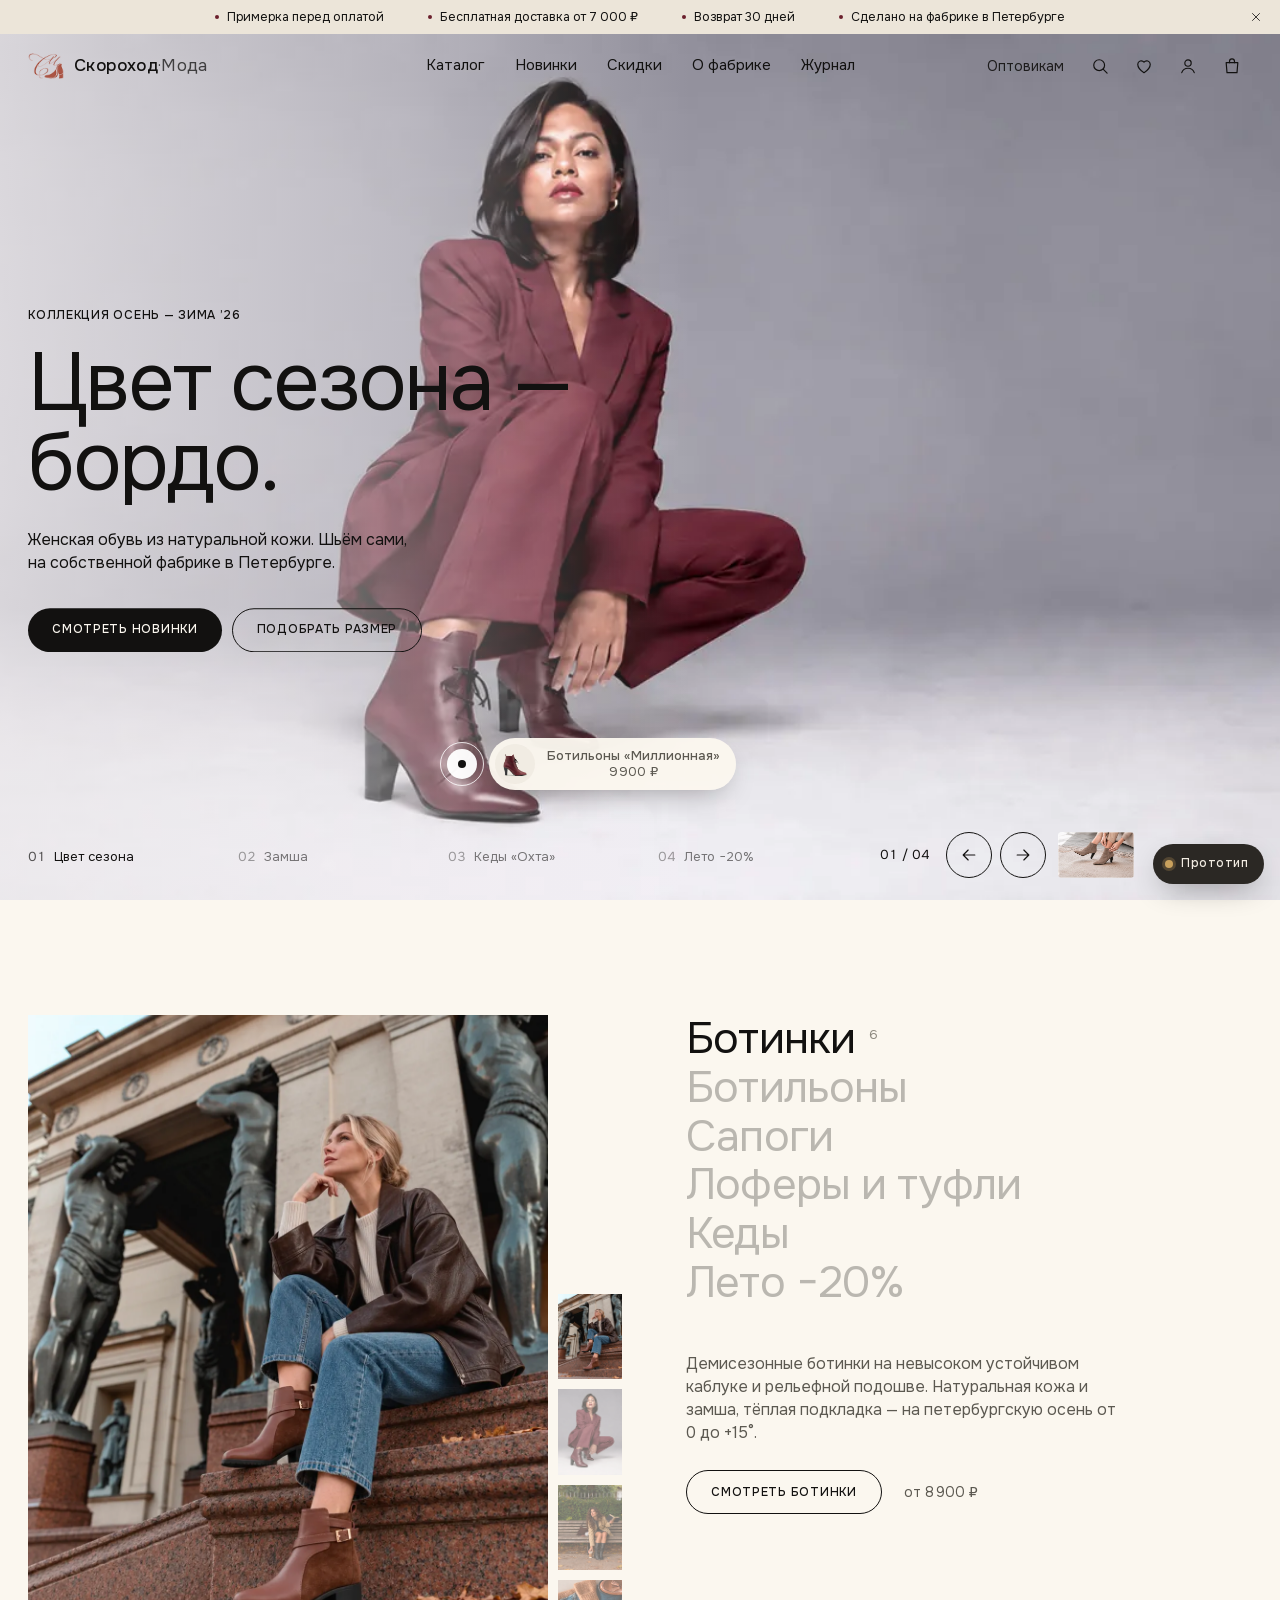
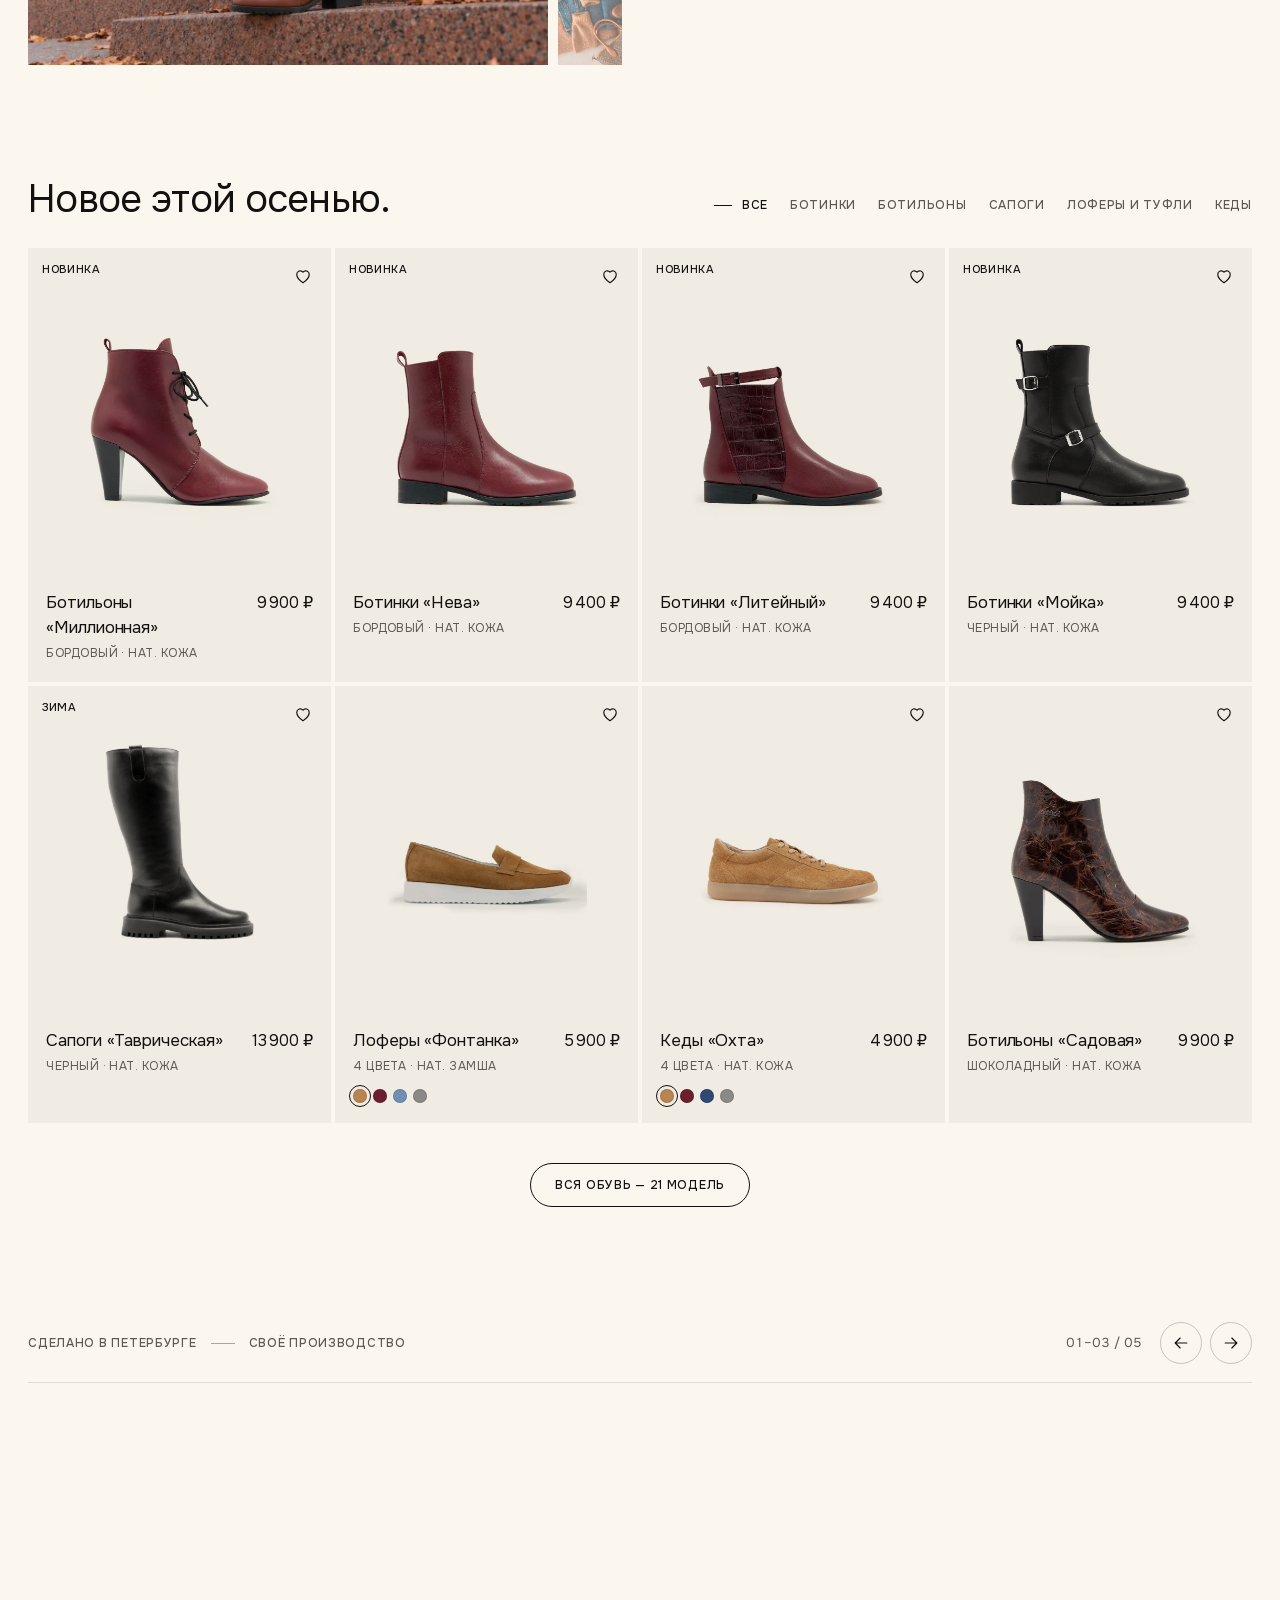
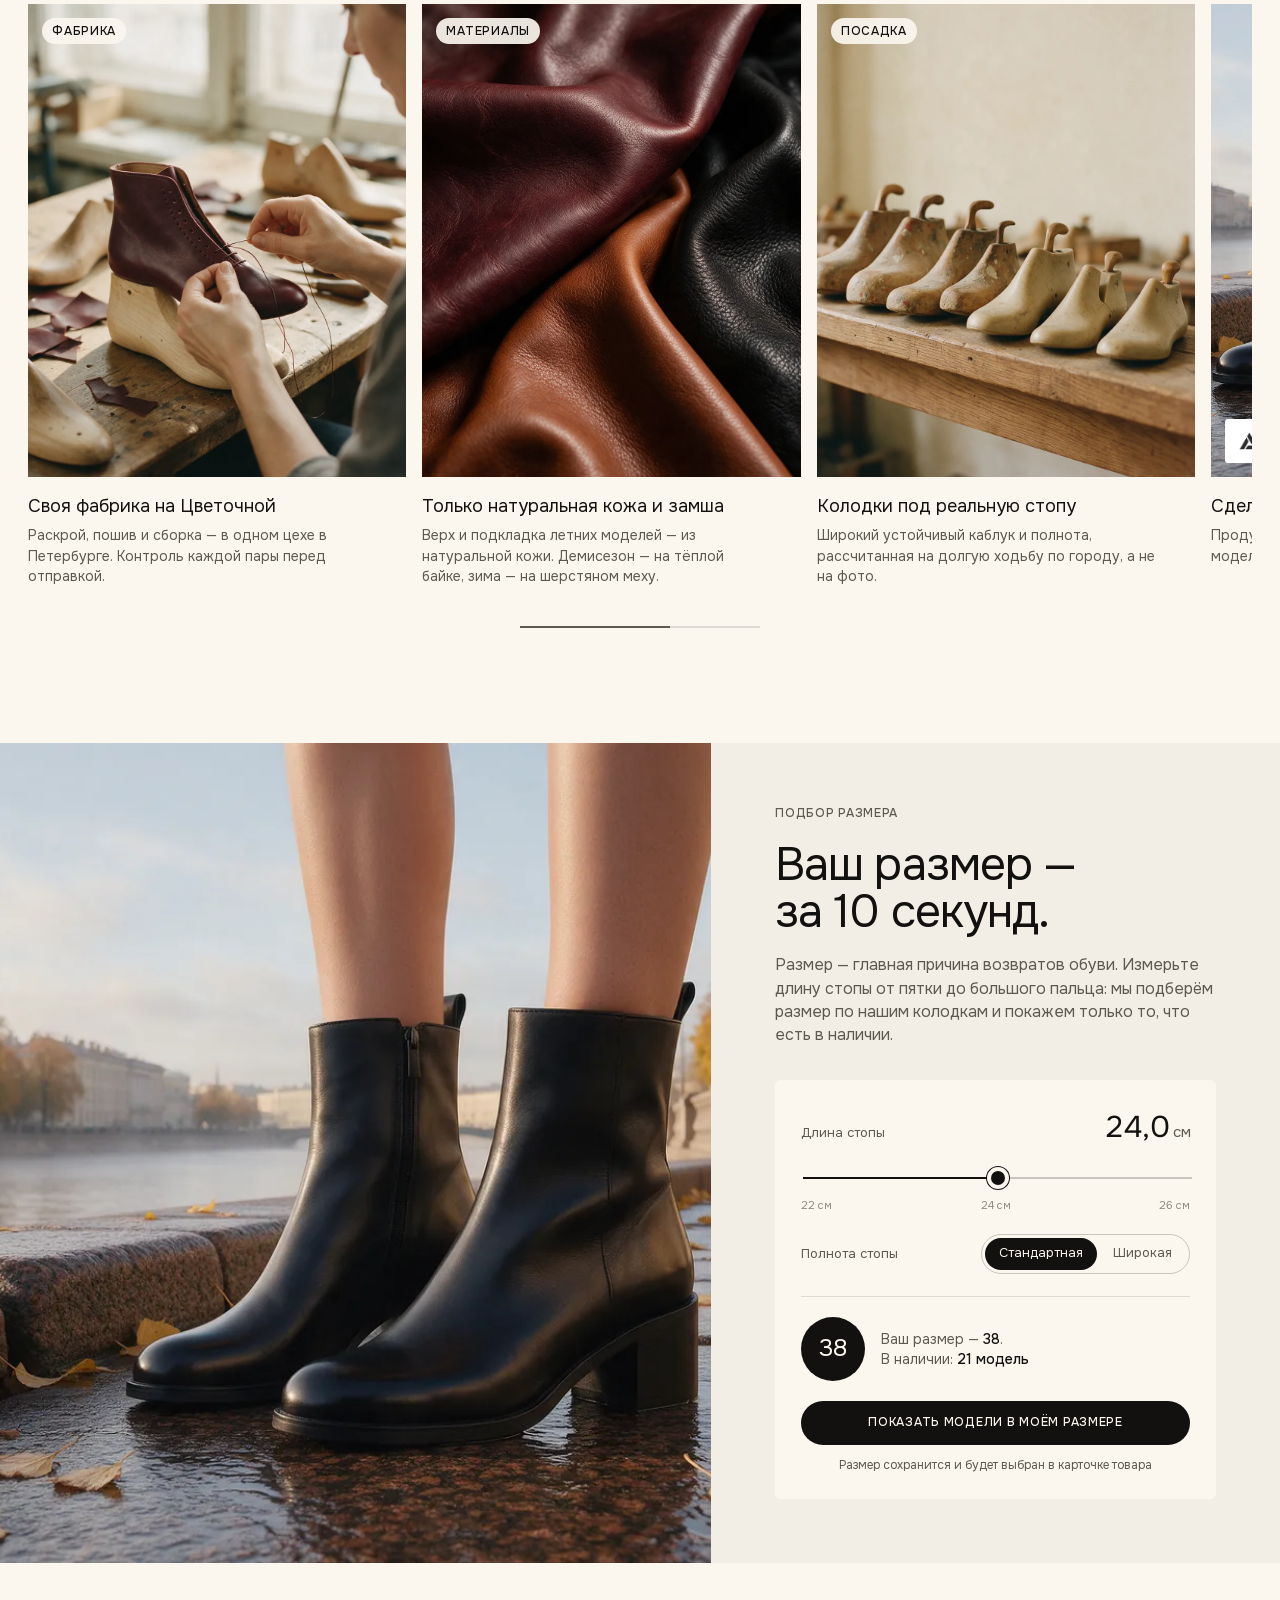
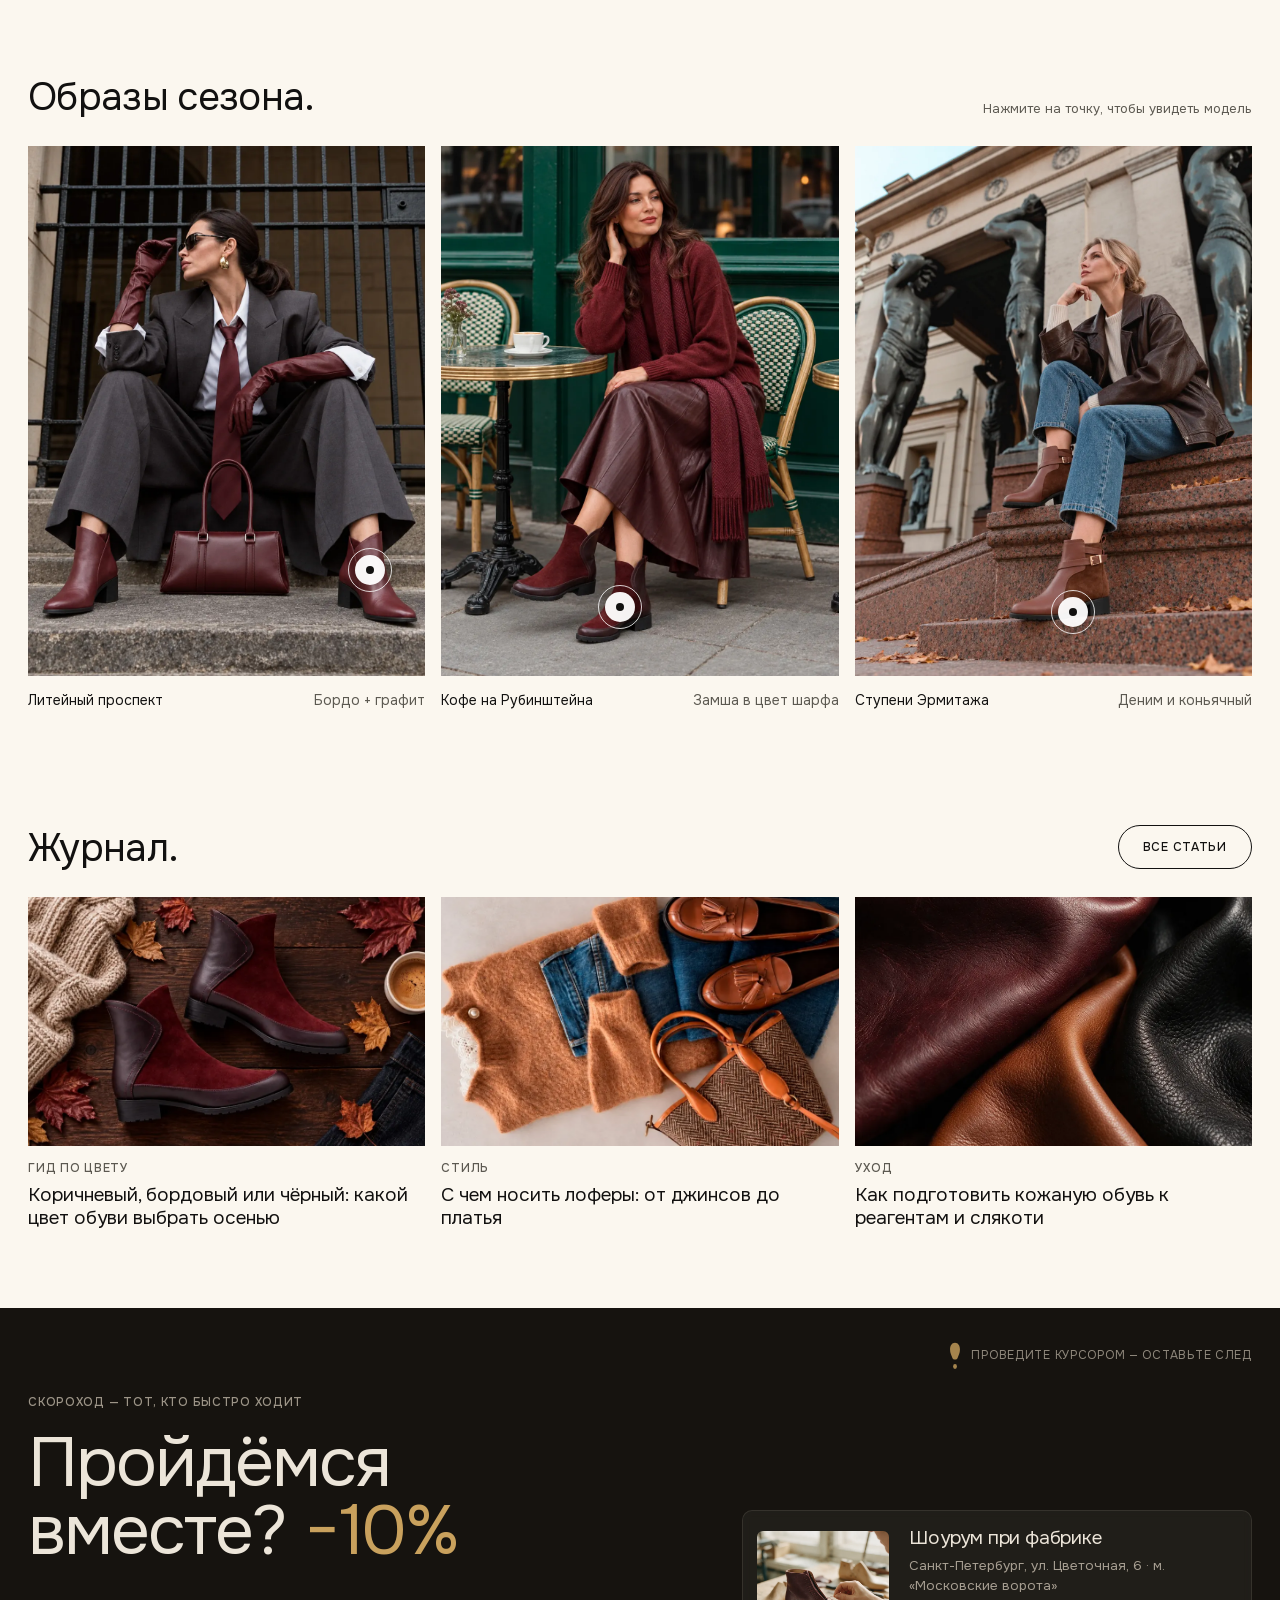
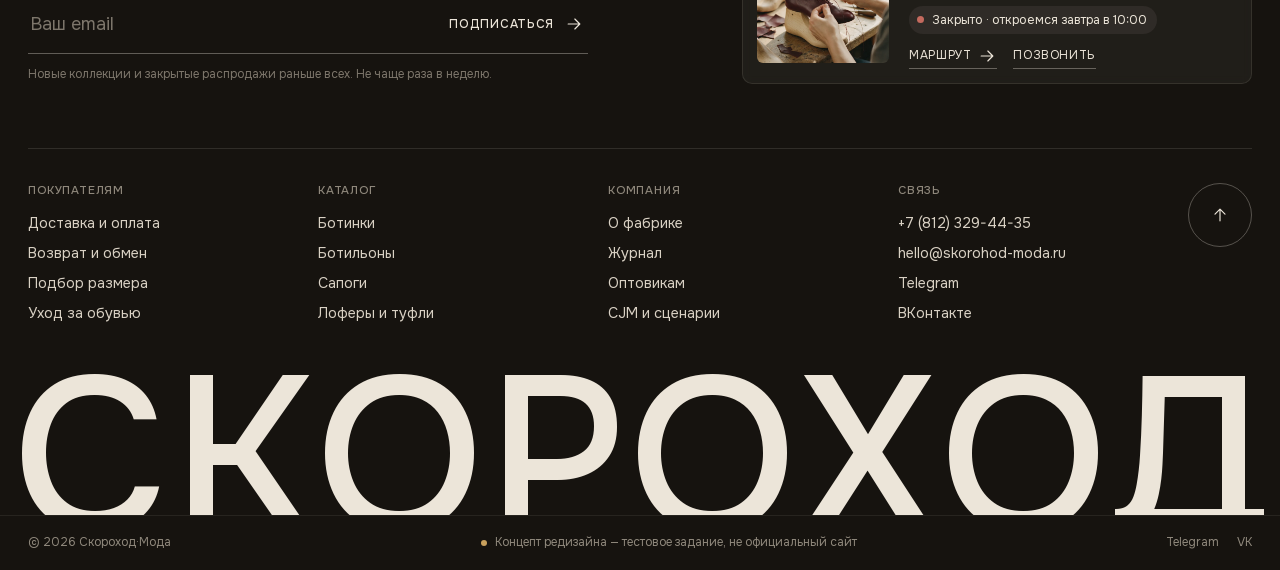
==== index.html @ a8fdb829 "Концепт редизайна СКОРОХОД-МОДА: прототип и standalone HTML Co-Authored-By: Claude Opus 5.5 <noreply" ====
<!doctype html>
<html lang="ru">
<head>
<meta charset="utf-8">
<meta name="viewport" content="width=device-width,initial-scale=1,viewport-fit=cover">
<title>СКОРОХОД-МОДА — концепт редизайна</title>
<meta name="description" content="Концепт редизайна интернет-магазина женской обуви СКОРОХОД-МОДА: главная, быстрый просмотр, корзина, оформление заказа. Тестовое задание, не официальный сайт.">
<meta name="robots" content="noindex,nofollow">
<meta name="theme-color" content="#FBF7EF">
<link rel="icon" href="assets/img/logo.png">
<link rel="stylesheet" href="assets/fonts.css?v=23">
<link rel="stylesheet" href="assets/styles.css?v=23">
</head>
<body>

<svg width="0" height="0" style="position:absolute" aria-hidden="true">
  <defs>
    <symbol id="i-search" viewBox="0 0 24 24"><circle cx="11" cy="11" r="6.5"/><path d="M16 16l4.5 4.5"/></symbol>
    <symbol id="i-heart" viewBox="0 0 24 24"><path d="M12 20s-7.5-4.6-7.5-10.1A4.2 4.2 0 0 1 12 7.4a4.2 4.2 0 0 1 7.5 2.5C19.5 15.4 12 20 12 20z"/></symbol>
    <symbol id="i-user" viewBox="0 0 24 24"><circle cx="12" cy="8.5" r="3.8"/><path d="M4.5 20c1.2-3.6 4-5.3 7.5-5.3s6.3 1.7 7.5 5.3"/></symbol>
    <symbol id="i-bag" viewBox="0 0 24 24"><path d="M5 8h14l-1 12H6L5 8z"/><path d="M9 8V6.5a3 3 0 0 1 6 0V8"/></symbol>
    <symbol id="i-close" viewBox="0 0 24 24"><path d="M6 6l12 12M18 6L6 18"/></symbol>
    <symbol id="i-menu" viewBox="0 0 24 24"><path d="M4 8h16M4 16h16"/></symbol>
    <symbol id="i-arrow" viewBox="0 0 24 24"><path d="M5 12h14M13 6l6 6-6 6"/></symbol>
    <symbol id="i-arrow-l" viewBox="0 0 24 24"><path d="M19 12H5M11 6l-6 6 6 6"/></symbol>
    <symbol id="i-check" viewBox="0 0 24 24"><path d="M5 12.5l4.2 4.2L19 7"/></symbol>
    <symbol id="i-plus" viewBox="0 0 24 24"><path d="M12 5v14M5 12h14"/></symbol>
    <symbol id="i-truck" viewBox="0 0 24 24"><path d="M3 6.5h11v9H3zM14 9.5h4l3 3v3h-7"/><circle cx="7" cy="17.5" r="1.8"/><circle cx="17.5" cy="17.5" r="1.8"/></symbol>
    <symbol id="i-return" viewBox="0 0 24 24"><path d="M9 7L5 11l4 4"/><path d="M5 11h9.5a4.5 4.5 0 0 1 0 9H11"/></symbol>
    <symbol id="i-try" viewBox="0 0 24 24"><path d="M4 16.5c0-1 .6-1.6 1.6-1.9l4.4-1.3 1.8-5.8h4.4l.8 6.4c.1 1.3 1 2 2.2 2.3l.8.2v2.6H4z"/><path d="M4 19h16"/></symbol>
    <symbol id="i-ruler" viewBox="0 0 24 24"><path d="M3.5 15.5l12-12 5 5-12 12z"/><path d="M7 12l2 2M10 9l1.5 1.5M13 6l2 2"/></symbol>
    <symbol id="i-shield" viewBox="0 0 24 24"><path d="M12 3l7 3v5.5c0 4.4-3 7.7-7 9.5-4-1.8-7-5.1-7-9.5V6z"/><path d="M9 12l2 2 4-4"/></symbol>
    <symbol id="i-pin" viewBox="0 0 24 24"><path d="M12 21s-6.5-6-6.5-11a6.5 6.5 0 0 1 13 0c0 5-6.5 11-6.5 11z"/><circle cx="12" cy="10" r="2.3"/></symbol>
    <symbol id="i-info" viewBox="0 0 24 24"><circle cx="12" cy="12" r="8.5"/><path d="M12 11v5M12 8h.01"/></symbol>
    <symbol id="i-alert" viewBox="0 0 24 24"><path d="M12 4l9 16H3z"/><path d="M12 10v4.5M12 17.2h.01"/></symbol>
    <symbol id="i-clock" viewBox="0 0 24 24"><circle cx="12" cy="12" r="8.5"/><path d="M12 7.5V12l3 2"/></symbol>
    <symbol id="i-card" viewBox="0 0 24 24"><rect x="3" y="6" width="18" height="12.5" rx="1.5"/><path d="M3 10h18M6.5 15h3"/></symbol>
    <symbol id="i-box" viewBox="0 0 24 24"><path d="M3.5 7.5L12 3.5l8.5 4v9L12 20.5l-8.5-4z"/><path d="M3.5 7.5L12 11.5l8.5-4M12 11.5v9"/></symbol>
    <symbol id="i-send" viewBox="0 0 24 24"><path d="M20.5 4L3.5 11l6 2.3L12 19.5 20.5 4z"/><path d="M9.5 13.3L20.5 4"/></symbol>
    <symbol id="i-leaf" viewBox="0 0 24 24"><path d="M5 19c0-8 5-13 14-14-1 9-6 14-14 14z"/><path d="M5 19l7-7"/></symbol>
    <symbol id="i-store" viewBox="0 0 24 24"><path d="M4 9.5l1.5-5h13L20 9.5M4 9.5h16v10H4zM4 9.5a2.7 2.7 0 0 0 5.3 0 2.7 2.7 0 0 0 5.4 0 2.7 2.7 0 0 0 5.3 0"/><path d="M10 19.5v-5h4v5"/></symbol>
    <symbol id="i-bell" viewBox="0 0 24 24"><path d="M6 16.5V11a6 6 0 0 1 12 0v5.5l1.5 1.5h-15z"/><path d="M10 20.5a2 2 0 0 0 4 0"/></symbol>
  </defs>
</svg>

<div class="announce" id="announce">
  <div class="announce__track">
    <span>Примерка перед оплатой</span>
    <span>Бесплатная доставка от 7 000 ₽</span>
    <span>Возврат 30 дней</span>
    <span>Сделано на фабрике в Петербурге</span>
  </div>
  <button class="announce__close" aria-label="Скрыть" data-act="announce-close"><svg class="icon" style="width:14px;height:14px"><use href="#i-close"/></svg></button>
</div>

<header class="header" id="header"></header>
<main id="app"></main>
<footer id="footer"></footer>

<div class="overlay" id="overlay"></div>
<section class="qv" id="qv" role="dialog" aria-modal="true" aria-label="Быстрый просмотр товара"></section>
<div class="search" id="search" role="dialog" aria-label="Поиск"></div>
<nav class="mnav" id="mnav" aria-label="Меню"></nav>
<div class="toasts" id="toasts" aria-live="polite"></div>
<div class="pay-sheet" id="paySheet"><div class="pay-sheet__box"><div class="spinner"></div><div class="h3" id="payTitle">Переходим к оплате…</div><p class="small muted" id="payText" style="margin:10px 0 0">Это займёт пару секунд</p></div></div>

<div class="proto" id="proto"></div>

<script src="assets/data.js?v=23"></script>
<script src="assets/app.js?v=23"></script>
</body>
</html>
---- assets/fonts.css ----
@font-face{font-family:'Onest';font-style:normal;font-weight:400;font-display:swap;src:url(fonts/onest-cyrillic.woff2) format('woff2');unicode-range:U+0301, U+0400-045F, U+0490-0491, U+04B0-04B1, U+2116}
@font-face{font-family:'Onest';font-style:normal;font-weight:400;font-display:swap;src:url(fonts/onest-latin.woff2) format('woff2');unicode-range:U+0000-00FF, U+0131, U+0152-0153, U+02BB-02BC, U+02C6, U+02DA, U+02DC, U+0304, U+0308, U+0329, U+2000-206F, U+20AC, U+2122, U+2191, U+2193, U+2212, U+2215, U+FEFF, U+FFFD}
@font-face{font-family:'Onest';font-style:normal;font-weight:500;font-display:swap;src:url(fonts/onest-cyrillic.woff2) format('woff2');unicode-range:U+0301, U+0400-045F, U+0490-0491, U+04B0-04B1, U+2116}
@font-face{font-family:'Onest';font-style:normal;font-weight:500;font-display:swap;src:url(fonts/onest-latin.woff2) format('woff2');unicode-range:U+0000-00FF, U+0131, U+0152-0153, U+02BB-02BC, U+02C6, U+02DA, U+02DC, U+0304, U+0308, U+0329, U+2000-206F, U+20AC, U+2122, U+2191, U+2193, U+2212, U+2215, U+FEFF, U+FFFD}
@font-face{font-family:'Onest';font-style:normal;font-weight:600;font-display:swap;src:url(fonts/onest-cyrillic.woff2) format('woff2');unicode-range:U+0301, U+0400-045F, U+0490-0491, U+04B0-04B1, U+2116}
@font-face{font-family:'Onest';font-style:normal;font-weight:600;font-display:swap;src:url(fonts/onest-latin.woff2) format('woff2');unicode-range:U+0000-00FF, U+0131, U+0152-0153, U+02BB-02BC, U+02C6, U+02DA, U+02DC, U+0304, U+0308, U+0329, U+2000-206F, U+20AC, U+2122, U+2191, U+2193, U+2212, U+2215, U+FEFF, U+FFFD}
---- assets/styles.css ----
/* ==========================================================================
   СКОРОХОД-МОДА — концепт редизайна
   Визуальная основа: тёплый кремовый фон, гротеск, крупные спокойные заголовки,
   pill-кнопки, товар на тёплой подложке, редакционная фотография.
   ========================================================================== */

:root{
  --bg:#FBF7EF;
  --bg-2:#F3EEE5;
  --bg-3:#ECE5D9;
  --tile:#F1ECE3;
  --ink:#121110;
  --ink-2:#5C5951;
  --ink-3:#8E8a80;
  --line:rgba(18,17,16,.12);
  --line-2:rgba(18,17,16,.22);
  --accent:#6B1F2C;
  --accent-2:#8A2E3C;
  --ok:#2F6B45;
  --warn:#9A5B12;
  --err:#A3262A;
  --white:#fff;
  --radius:4px;
  --pill:999px;
  --gutter:clamp(16px,2.2vw,32px);
  --header-h:64px;
  --ease:cubic-bezier(.2,.7,.1,1);
  --font:'Onest',ui-sans-serif,system-ui,-apple-system,'Segoe UI',Roboto,Arial,sans-serif;
}

*{box-sizing:border-box}
html{-webkit-text-size-adjust:100%;scroll-behavior:smooth;overflow-x:clip}
body{margin:0;background:var(--bg);color:var(--ink);font:400 16px/1.45 var(--font);-webkit-font-smoothing:antialiased;overflow-x:hidden}
img{display:block;max-width:100%}
a{color:inherit;text-decoration:none}
button{font:inherit;color:inherit;background:none;border:0;padding:0;cursor:pointer}
input,select,textarea{font:inherit;color:inherit}
:focus-visible{outline:2px solid var(--accent);outline-offset:2px}
.sr{position:absolute!important;width:1px;height:1px;overflow:hidden;clip:rect(0 0 0 0);white-space:nowrap}
.no-scroll{overflow:hidden}

/* ---------- type ---------- */
.label{font-size:12px;line-height:1;font-weight:500;letter-spacing:.06em;text-transform:uppercase}
.muted{color:var(--ink-2)}
.h-display{font-weight:400;font-size:clamp(44px,6.4vw,92px);line-height:.98;letter-spacing:-.025em;margin:0}
.h1{font-weight:400;font-size:clamp(34px,3.6vw,52px);line-height:1.02;letter-spacing:-.02em;margin:0}
.h2{font-weight:400;font-size:clamp(28px,3vw,44px);line-height:1.04;letter-spacing:-.018em;margin:0}
.h3{font-weight:400;font-size:clamp(20px,1.6vw,24px);line-height:1.15;letter-spacing:-.01em;margin:0}
.lead{font-size:clamp(17px,1.35vw,20px);line-height:1.4;letter-spacing:-.005em}
.small{font-size:13px;line-height:1.4}
.tiny{font-size:12px;line-height:1.35}
.num{font-variant-numeric:tabular-nums}

/* ---------- buttons ---------- */
.btn{display:inline-flex;align-items:center;justify-content:center;gap:10px;height:44px;padding:0 24px;border-radius:var(--pill);font-size:12px;font-weight:500;letter-spacing:.06em;text-transform:uppercase;transition:background .2s,color .2s,border-color .2s,transform .15s;white-space:nowrap;user-select:none}
.btn:active{transform:scale(.985)}
.btn--dark{background:var(--ink);color:var(--bg)}
.btn--dark:hover{background:#2b2926}
.btn--outline{border:1px solid currentColor}
.btn--outline:hover{background:var(--ink);color:var(--bg);border-color:var(--ink)}
.btn--light{border:1px solid rgba(255,255,255,.85);color:#fff}
.btn--light:hover{background:#fff;color:var(--ink)}
.btn--lg{height:54px;font-size:13px;padding:0 28px}
.btn--block{width:100%}
.btn[disabled],.btn.is-disabled{opacity:.38;pointer-events:none}
.link{text-decoration:underline;text-underline-offset:3px;text-decoration-thickness:1px}
.link:hover{color:var(--accent)}
.icon-btn{width:40px;height:40px;display:inline-grid;place-items:center;border-radius:50%;position:relative;transition:background .2s}
.icon-btn:hover{background:rgba(0,0,0,.05)}
.icon{width:20px;height:20px;stroke:currentColor;fill:none;stroke-width:1.4;stroke-linecap:round;stroke-linejoin:round}
.badge-count{position:absolute;top:4px;right:2px;min-width:17px;height:17px;padding:0 4px;border-radius:9px;background:var(--accent);color:#fff;font-size:10px;font-weight:600;display:grid;place-items:center;line-height:1;transform:scale(0);transition:transform .25s var(--ease)}
.badge-count.on{transform:scale(1)}
.badge-count.bump{animation:bump .5s var(--ease)}
@keyframes bump{30%{transform:scale(1.45)}}

/* ---------- announcement ---------- */
.announce{background:var(--bg-3);color:var(--ink);height:34px;display:flex;align-items:center;justify-content:center;font-size:12.5px;position:relative;z-index:61;overflow:hidden}
.announce__track{display:flex;gap:44px;white-space:nowrap}
.announce__track span{display:inline-flex;align-items:center;gap:8px}
.announce__track span::before{content:"";width:4px;height:4px;border-radius:50%;background:var(--accent)}
.announce__close{position:absolute;right:10px;top:50%;transform:translateY(-50%);width:28px;height:28px;display:grid;place-items:center}
.announce.is-hidden{display:none}

/* ---------- header ---------- */
.header{position:relative;z-index:60;height:var(--header-h);background:var(--bg);box-shadow:0 1px 0 var(--line);transition:color .5s}
.header--co{position:sticky;top:0}
.header__in{height:100%;display:grid;grid-template-columns:1fr auto 1fr;align-items:center;padding:0 var(--gutter)}
.header--over{background:transparent;backdrop-filter:none;box-shadow:none}
.header--over.menu-open:not(.is-mini){background:var(--bg);box-shadow:0 1px 0 var(--line);color:var(--ink)}
.logo{display:inline-flex;align-items:center;gap:10px;font-weight:500;letter-spacing:.02em;font-size:17px}
.logo img{width:36px;height:36px;object-fit:contain}
.ft .logo img{filter:brightness(0) invert(1)}
.logo b{font-weight:500}
.logo span{font-weight:400;opacity:.75}
.nav{display:flex;gap:30px;font-size:15px}
.nav a,.nav button{position:relative;padding:8px 0}
.nav a::after,.nav button::after{content:"";position:absolute;left:0;right:0;bottom:2px;height:1px;background:currentColor;transform:scaleX(0);transform-origin:left;transition:transform .3s var(--ease)}
.nav a:hover::after,.nav button:hover::after,.nav .is-active::after{transform:scaleX(1)}
.header__right{display:flex;justify-content:flex-end;align-items:center;gap:4px}
.header__trade{font-size:14px;margin-right:12px;opacity:.9}
.header__trade:hover{opacity:1;text-decoration:underline;text-underline-offset:3px}
.burger{display:none}

/* mega menu */
.mega{position:absolute;left:0;right:0;top:100%;background:var(--bg);color:var(--ink);box-shadow:0 1px 0 var(--line),0 24px 40px -24px rgba(0,0,0,.18);opacity:0;visibility:hidden;transform:translateY(-6px);transition:opacity .25s,transform .3s var(--ease),visibility .25s}
.mega.is-open{opacity:1;visibility:visible;transform:none}
.mega__in{display:grid;grid-template-columns:280px 1fr;gap:var(--gutter);padding:36px var(--gutter) 40px}
.mega__list{display:flex;flex-direction:column;gap:2px}
.mega__list a{font-size:17px;padding:6px 0;color:var(--ink-2);display:flex;justify-content:space-between;transition:color .2s}
.mega__list a:hover{color:var(--ink)}
.mega__list a small{font-size:12px;color:var(--ink-3)}
.mega__list .mega__all{margin-top:18px;color:var(--ink);text-decoration:underline;text-underline-offset:3px}
.mega__tiles{display:grid;grid-template-columns:repeat(3,1fr);gap:12px}
.mega__tile{display:block}
.mega__tile .ph{aspect-ratio:4/5;overflow:hidden;background:var(--tile)}
.mega__tile img{width:100%;height:100%;object-fit:cover;transition:transform .8s var(--ease)}
.mega__tile:hover img{transform:scale(1.04)}
.mega__tile p{margin:10px 0 0;font-size:14px;font-weight:500}
.mega__tile p span{display:block;font-weight:400;color:var(--ink-2);font-size:13px}

/* ---------- layout ---------- */
.wrap{padding-left:var(--gutter);padding-right:var(--gutter)}
.section{padding-top:clamp(64px,9vw,128px);padding-bottom:clamp(64px,9vw,128px)}
.section--tight{padding-top:clamp(48px,6vw,88px);padding-bottom:clamp(48px,6vw,88px)}
.view{min-height:60vh;animation:viewIn .5s var(--ease)}
@keyframes viewIn{from{opacity:0;transform:translateY(8px)}}

/* ---------- hero slider ---------- */
.hs{position:relative;height:calc(100svh - 34px);min-height:620px;max-height:980px;overflow:hidden;background:#2a2622;margin-top:calc(-1 * var(--header-h));color:var(--ink);--dur:7s;isolation:isolate}
.hs__slide{position:absolute;inset:0;z-index:0;visibility:hidden;overflow:hidden}
.hs__slide.is-prev{visibility:visible;z-index:1}
.hs__slide.is-active{visibility:visible;z-index:2}
.hs__slide.is-enter{animation:hsWipe 1.25s cubic-bezier(.77,0,.18,1) both}
.hs__slide.is-enter.from-left{animation-name:hsWipeL}
@keyframes hsWipe{from{clip-path:inset(0 0 0 100%)}to{clip-path:inset(0 0 0 0)}}
@keyframes hsWipeL{from{clip-path:inset(0 100% 0 0)}to{clip-path:inset(0 0 0 0)}}
.hs__media{position:absolute;inset:0}
.hs__media>img{position:absolute;inset:0;width:100%;height:100%;object-fit:cover}
.hs__slide.is-active .hs__media{animation:hsZoom 1.6s cubic-bezier(.2,.7,.1,1) both,hsDrift calc(var(--dur) + 3s) linear 1.6s both}
@keyframes hsZoom{from{transform:scale(1.2)}to{transform:scale(1.06)}}
@keyframes hsDrift{from{transform:scale(1.06)}to{transform:scale(1)}}
.hs__slide.is-prev .hs__media{animation:hsOut 1.25s cubic-bezier(.77,0,.18,1) both}
.hs__slide.is-prev.from-left .hs__media{animation-name:hsOutR}
@keyframes hsOut{from{transform:scale(1.06) translateX(0)}to{transform:scale(1.06) translateX(-12%)}}
@keyframes hsOutR{from{transform:scale(1.06) translateX(0)}to{transform:scale(1.06) translateX(12%)}}
.hs__shade{position:absolute;inset:0;pointer-events:none}
.hs__slide[data-theme=light] .hs__shade{background:linear-gradient(90deg,rgba(236,233,236,.8) 0%,rgba(236,233,236,.38) 32%,rgba(236,233,236,0) 54%)}
.hs__slide[data-theme=dark] .hs__shade{background:linear-gradient(90deg,rgba(14,12,10,.62) 0%,rgba(14,12,10,.3) 36%,rgba(14,12,10,0) 58%),linear-gradient(0deg,rgba(14,12,10,.45),rgba(14,12,10,0) 30%)}
.hs__slide[data-theme=dark]{color:#fff}

.hs__content{position:absolute;z-index:3;left:var(--gutter);top:50%;transform:translateY(-46%);max-width:640px}
.hs__label{display:block;margin-bottom:22px;opacity:.72}
.hs__title{margin:0 0 24px}
.hs__title .ln{display:block;overflow:hidden;padding-bottom:.08em;margin-bottom:-.08em}
.hs__title .ln>span{display:inline-block;transform:translateY(105%)}
.hs__slide.is-active .hs__title .ln>span{animation:hsLine 1.1s cubic-bezier(.2,.8,.1,1) both}
.hs__slide.is-active .hs__title .ln:nth-child(1)>span{animation-delay:.45s}
.hs__slide.is-active .hs__title .ln:nth-child(2)>span{animation-delay:.55s}
.hs__slide.is-active .hs__title .ln:nth-child(3)>span{animation-delay:.65s}
@keyframes hsLine{to{transform:none}}
.hs__fade{opacity:0;transform:translateY(16px)}
.hs__slide.is-active .hs__fade{animation:hsFade .9s var(--ease) both}
.hs__slide.is-active .hs__label.hs__fade{animation-delay:.35s}
.hs__slide.is-active p.hs__fade{animation-delay:.75s}
.hs__slide.is-active .hs__ctas.hs__fade{animation-delay:.85s}
@keyframes hsFade{to{opacity:1;transform:none}}
.hs__content p{max-width:390px;margin:0 0 34px;font-size:16px;opacity:.86}
.hs__ctas{display:flex;gap:10px;flex-wrap:wrap}
.hs__slide[data-theme=dark] .btn--dark{background:#fff;color:var(--ink)}
.hs__slide[data-theme=dark] .btn--dark:hover{background:var(--bg-3)}
.hs__slide[data-theme=dark] .btn--outline:hover{background:#fff;color:var(--ink);border-color:#fff}

/* product pins */
.hs__pin{position:absolute;z-index:4;display:flex;align-items:center;gap:0;opacity:0;margin:-15px 0 0 -15px}
.hs__slide.is-active .hs__pin{animation:hsPin .6s var(--ease) 1.15s both}
@keyframes hsPin{from{opacity:0}to{opacity:1}}
.hs__pin.off{display:none}
.hs__pin .hot{position:relative;margin:0;flex:none}
.hs__chip{display:flex;align-items:center;gap:12px;margin-left:12px;background:rgba(251,247,239,.96);backdrop-filter:blur(6px);color:var(--ink);border-radius:var(--pill);padding:6px 16px 6px 6px;font-size:13px;line-height:1.25;box-shadow:0 10px 30px -12px rgba(0,0,0,.4);white-space:nowrap;transform-origin:left center;transition:transform .35s var(--ease),opacity .35s}
.hs__pin.flip{flex-direction:row-reverse;transform:translateX(calc(-100% + 30px))}
.hs__pin.flip .hs__chip{margin:0 12px 0 0;transform-origin:right center}
.hs__chip .t{width:40px;height:40px;border-radius:50%;background:var(--tile);overflow:hidden;flex:none}
.hs__chip .t img{width:100%;height:100%;object-fit:contain;mix-blend-mode:multiply;padding:3px}
.hs__chip b{font-weight:500;display:block}
.hs__chip span{color:var(--ink-2)}
.hs__pin:hover .hs__chip{transform:scale(1.04)}

/* controls */
.hs__bar{position:absolute;z-index:5;left:var(--gutter);right:calc(var(--gutter) + 118px);bottom:22px;display:flex;align-items:flex-end;gap:28px;color:var(--ink);transition:color .6s}
.hs[data-theme=dark] .hs__bar{color:#fff}
.hs__steps{flex:1;display:grid;grid-template-columns:repeat(var(--n),minmax(0,1fr));gap:18px;list-style:none;margin:0;padding:0}
.hs__step{text-align:left;font-size:13px;display:flex;flex-direction:column;gap:10px;opacity:.55;transition:opacity .3s;padding-top:10px}
.hs__step:hover,.hs__step.on{opacity:1}
.hs__step .n{font-variant-numeric:tabular-nums;margin-right:8px;opacity:.7}
.hs__step i{display:block;height:1px;background:currentColor;opacity:.3;position:relative;overflow:visible}
.hs__step i b{position:absolute;left:0;top:-.5px;height:2px;width:100%;background:currentColor;transform:scaleX(0);transform-origin:left}
.hs__step.done i b{transform:scaleX(1)}
.hs__step.on i b{transform:scaleX(var(--p,0))}
.hs.paused .hs__slide.is-active .hs__media{animation-play-state:paused}
.hs__slide.is-prev .hs__title .ln>span{transform:none}
.hs__slide.is-prev .hs__fade,.hs__slide.is-prev .hs__pin{opacity:1;transform:none}
.hs__nav{display:flex;align-items:center;gap:8px}
.hs__count{font-size:13px;font-variant-numeric:tabular-nums;margin-right:8px;min-width:52px;text-align:right}
.hs__nav button.arr{width:46px;height:46px;border-radius:50%;border:1px solid currentColor;display:grid;place-items:center;transition:background .2s,color .2s,border-color .2s}
.hs__nav button.arr:hover{background:var(--ink);color:#fff;border-color:var(--ink)}
.hs[data-theme=dark] .hs__nav button.arr:hover{background:#fff;color:var(--ink);border-color:#fff}
.hs__next{position:relative;width:76px;height:46px;border-radius:4px;overflow:hidden;margin-left:4px;opacity:.95}
.hs__next img{width:100%;height:100%;object-fit:cover;transition:transform .5s var(--ease)}
.hs__next:hover img{transform:scale(1.08)}
.hs__next::after{content:"";position:absolute;inset:0;box-shadow:inset 0 0 0 1px rgba(255,255,255,.35)}

/* header over dark slide */
.header--over:not(.is-mini):not(.menu-open).on-dark{color:#fff}
.header--over:not(.is-mini):not(.menu-open).on-dark .logo img{filter:brightness(0) invert(1)}

/* compact floating header — выезжает при скролле вниз */
.header.is-mini .header__in{position:fixed;top:10px;left:50%;width:min(760px,calc(100% - 24px));height:50px;padding:0 6px 0 14px;color:var(--ink);background:rgba(251,247,239,.82);-webkit-backdrop-filter:blur(16px) saturate(1.5);backdrop-filter:blur(16px) saturate(1.5);border:1px solid rgba(18,17,16,.08);border-radius:var(--pill);box-shadow:0 12px 34px -16px rgba(30,20,10,.32),0 1px 0 rgba(255,255,255,.6) inset;transform:translateX(-50%);animation:miniIn .55s cubic-bezier(.2,.8,.1,1) both}
.header.is-mini.mini-out .header__in{animation:miniOut .3s cubic-bezier(.6,0,.8,.4) both}
@keyframes miniIn{from{transform:translate(-50%,calc(-100% - 20px));opacity:0}}
@keyframes miniOut{to{transform:translate(-50%,calc(-100% - 20px));opacity:0}}
.header.is-mini .logo{gap:0;font-size:0}
.header.is-mini .logo img{width:30px;height:30px}
.header.is-mini .nav{gap:24px;font-size:14px}
.header.is-mini .nav a,.header.is-mini .nav button{padding:6px 0}
.header.is-mini .nav [data-scroll]{display:none}
.header.is-mini .header__trade,.header.is-mini [data-act="account"]{display:none}
.header.is-mini .icon-btn{width:38px;height:38px}
.header.is-mini .icon-btn .icon{width:18px;height:18px}
.header.is-mini .badge-count{top:2px;right:0}
.header.is-mini .mega{position:fixed;top:68px;left:50%;right:auto;width:min(900px,calc(100% - 24px));transform:translate(-50%,-8px);border-radius:20px;overflow:hidden;box-shadow:0 24px 50px -20px rgba(30,20,10,.35);border:1px solid rgba(18,17,16,.08)}
.header.is-mini .mega.is-open{transform:translate(-50%,0)}
.header.is-mini .mega__in{padding:28px 28px 30px;grid-template-columns:220px 1fr}

/* ---------- categories (big list + image) ---------- */
.cats{display:grid;grid-template-columns:minmax(0,1.05fr) minmax(0,1fr);gap:clamp(24px,5vw,80px);align-items:start}
.cats__media{position:relative;display:grid;grid-template-columns:1fr 64px;gap:10px}
.cats__main{position:relative;aspect-ratio:4/5;overflow:hidden;background:var(--tile)}
.cats__main img{position:absolute;inset:0;width:100%;height:100%;object-fit:cover;opacity:0;transform:scale(1.03);transition:opacity .6s var(--ease),transform 1.2s var(--ease)}
.cats__main img.on{opacity:1;transform:none}
.cats__thumbs{display:flex;flex-direction:column;gap:10px;align-self:end}
.cats__thumbs button{aspect-ratio:3/4;overflow:hidden;opacity:.55;transition:opacity .3s;background:var(--tile)}
.cats__thumbs button.on,.cats__thumbs button:hover{opacity:1}
.cats__thumbs img{width:100%;height:100%;object-fit:cover}
.cats__list{list-style:none;margin:0;padding:0}
.cats__list li button{display:flex;align-items:baseline;gap:14px;font-size:clamp(30px,3.4vw,50px);line-height:1.12;letter-spacing:-.02em;color:rgba(18,17,16,.28);transition:color .3s;text-align:left}
.cats__list li button sup{font-size:13px;letter-spacing:0;color:var(--ink-3);transform:translateY(-1.1em);opacity:0;transition:opacity .3s}
.cats__list li button.on{color:var(--ink)}
.cats__list li button.on sup{opacity:1}
.cats__list li button:hover{color:var(--ink-2)}
.cats__list li button.on:hover{color:var(--ink)}
.cats__text{margin:44px 0 26px;max-width:440px;color:var(--ink-2);min-height:4.4em}
.cats__foot{display:flex;align-items:center;gap:22px;flex-wrap:wrap}
.cats__foot .from{font-size:14px;color:var(--ink-2)}

/* ---------- values (statement + carousel) ---------- */
.values__head{display:flex;justify-content:space-between;align-items:center;gap:20px;margin-bottom:26px;padding-bottom:18px;border-bottom:1px solid var(--line)}
.values__kicker{display:inline-flex;align-items:center;gap:14px}
.values__kicker i{width:24px;height:1px;background:currentColor;opacity:.5}
.values__nav{display:flex;align-items:center;gap:8px}
.values__nav .small{margin-right:10px}
.rail-arr{width:42px;height:42px;border-radius:50%;border:1px solid var(--line-2);display:grid;place-items:center;transition:background .2s,color .2s,border-color .2s}
.rail-arr:hover{background:var(--ink);color:var(--bg);border-color:var(--ink)}
.values__statement{font-size:clamp(28px,3.1vw,46px);line-height:1.1;letter-spacing:-.02em;font-weight:400;margin:0 0 clamp(40px,5vw,72px);max-width:1180px}
.values__statement em{font-style:normal;color:var(--ink-3)}
.rail{display:grid;grid-auto-flow:column;grid-auto-columns:calc((100% - 2*16px)/3.15);gap:16px;overflow-x:auto;scroll-snap-type:x mandatory;scrollbar-width:none;padding-bottom:4px}
.rail::-webkit-scrollbar{display:none}
.rail>*{scroll-snap-align:start}
.value-card .ph{aspect-ratio:4/5;overflow:hidden;background:var(--tile);position:relative}
.value-card img{width:100%;height:100%;object-fit:cover;transition:transform 1.2s var(--ease)}
.value-card:hover img{transform:scale(1.03)}
.value-card h3{margin:16px 0 6px;font-size:18px;font-weight:400}
.value-card p{margin:0;font-size:14px;color:var(--ink-2);max-width:340px}
.value-card .ph .tag{position:absolute;left:14px;top:14px;background:rgba(251,247,239,.92);padding:7px 10px;border-radius:var(--pill)}
.value-card .ph .mpt{position:absolute;left:14px;bottom:14px;background:#fff;padding:8px 10px;border-radius:3px}
.value-card .ph .mpt img{width:110px;height:auto}
.rail-progress{margin:36px auto 0;width:min(240px,50%);height:2px;background:var(--line);position:relative;overflow:hidden}
.rail-progress i{position:absolute;left:0;top:0;bottom:0;width:30%;background:var(--ink-2);transition:transform .2s}

/* ---------- size finder (feature split) ---------- */
.feature{display:grid;grid-template-columns:1.25fr 1fr;min-height:640px;background:var(--bg-2)}
.feature__media{position:relative;overflow:hidden;min-height:420px}
.feature__media img{position:absolute;inset:0;width:100%;height:100%;object-fit:cover}
.feature__body{padding:clamp(40px,5vw,80px);display:flex;flex-direction:column;justify-content:center}
.feature__body .label{color:var(--ink-2);margin-bottom:22px}
.feature__body .h1{margin-bottom:18px}
.feature__body>p{color:var(--ink-2);max-width:440px;margin:0 0 34px}
.finder{background:var(--bg);border-radius:6px;padding:26px;max-width:480px}
.finder__row{display:flex;justify-content:space-between;align-items:baseline;margin-bottom:14px}
.finder__val{font-size:30px;letter-spacing:-.02em}
.finder__val small{font-size:15px;color:var(--ink-2);margin-left:4px}
.range{-webkit-appearance:none;appearance:none;width:100%;height:24px;background:transparent;cursor:pointer}
.range::-webkit-slider-runnable-track{height:2px;background:linear-gradient(90deg,var(--ink) var(--p,50%),var(--line-2) var(--p,50%))}
.range::-moz-range-track{height:2px;background:var(--line-2)}
.range::-moz-range-progress{height:2px;background:var(--ink)}
.range::-webkit-slider-thumb{-webkit-appearance:none;width:22px;height:22px;border-radius:50%;background:var(--ink);margin-top:-10px;border:4px solid var(--bg);box-shadow:0 0 0 1px var(--ink)}
.range::-moz-range-thumb{width:16px;height:16px;border-radius:50%;background:var(--ink);border:4px solid var(--bg);box-shadow:0 0 0 1px var(--ink)}
.finder__scale{display:flex;justify-content:space-between;font-size:11px;color:var(--ink-3);margin-top:2px}
.seg{display:inline-flex;border:1px solid var(--line-2);border-radius:var(--pill);padding:3px;gap:2px}
.seg button{height:32px;padding:0 14px;border-radius:var(--pill);font-size:13px;color:var(--ink-2);transition:background .2s,color .2s}
.seg button.on{background:var(--ink);color:var(--bg)}
.finder__out{display:flex;gap:16px;align-items:center;margin-top:22px;padding-top:20px;border-top:1px solid var(--line)}
.finder__size{width:64px;height:64px;border-radius:50%;background:var(--ink);color:var(--bg);display:grid;place-items:center;font-size:24px;flex:none}
.finder__out p{margin:0;font-size:14px;color:var(--ink-2)}
.finder__out p b{color:var(--ink);font-weight:500}
.finder .btn{margin-top:20px}

/* ---------- product grid / cards ---------- */
.row-head{display:flex;justify-content:space-between;align-items:flex-end;gap:24px;margin-bottom:28px;flex-wrap:wrap}
.tabs{display:flex;gap:22px;flex-wrap:wrap}
.tabs button{font-size:12px;font-weight:500;letter-spacing:.06em;text-transform:uppercase;color:var(--ink-2);padding:6px 0;position:relative;display:flex;align-items:center;gap:10px}
.tabs button.on{color:var(--ink)}
.tabs button.on::before{content:"";width:18px;height:1px;background:var(--ink)}
.chip-filter{display:inline-flex;align-items:center;gap:8px;height:32px;padding:0 8px 0 14px;border-radius:var(--pill);background:var(--ink);color:var(--bg);font-size:13px}
.chip-filter button{width:22px;height:22px;border-radius:50%;display:grid;place-items:center}
.chip-filter button:hover{background:rgba(255,255,255,.15)}
.grid{display:grid;grid-template-columns:repeat(4,minmax(0,1fr));gap:4px}
.grid--3{grid-template-columns:repeat(3,minmax(0,1fr))}
.card{position:relative;background:var(--tile);display:flex;flex-direction:column;transition:background .3s}
.card__media{position:relative;aspect-ratio:1/1.08;overflow:hidden;cursor:pointer}
.card__media img{position:absolute;inset:0;width:100%;height:100%;object-fit:contain;padding:10% 8%;mix-blend-mode:multiply;transition:opacity .5s var(--ease),transform .9s var(--ease)}
.card__media img.alt{opacity:0;object-fit:cover;padding:0;mix-blend-mode:normal}
.card:hover .card__media img.main{transform:scale(1.03)}
@media (hover:hover){.card:hover .card__media img.alt{opacity:1}}
.card__badge{position:absolute;left:14px;top:14px;z-index:2;font-size:11px;font-weight:500;letter-spacing:.06em;text-transform:uppercase}
.card__badge.sale{color:var(--accent)}
.card__fav{position:absolute;right:8px;top:8px;z-index:2}
.card__fav.on .icon{fill:var(--accent);stroke:var(--accent)}
.card__quick{position:absolute;left:12px;right:12px;bottom:12px;z-index:2;height:42px;border-radius:var(--pill);background:rgba(251,247,239,.94);backdrop-filter:blur(6px);font-size:12px;font-weight:500;letter-spacing:.06em;text-transform:uppercase;display:flex;align-items:center;justify-content:center;gap:8px;opacity:0;transform:translateY(8px);transition:opacity .3s,transform .35s var(--ease),background .2s}
.card__quick:hover{background:var(--ink);color:var(--bg)}
@media (hover:hover){.card:hover .card__quick{opacity:1;transform:none}}
.card__body{padding:16px 18px 20px;display:grid;grid-template-columns:1fr auto;gap:4px 12px;align-items:start}
.card__name{font-size:17px;letter-spacing:-.005em;cursor:pointer}
.card__sub{grid-column:1;font-size:12px;letter-spacing:.04em;text-transform:uppercase;color:var(--ink-2)}
.card__price{grid-row:1;grid-column:2;font-size:16px;text-align:right;white-space:nowrap}
.card__price s{display:block;font-size:12px;color:var(--ink-3)}
.card__swatches{grid-column:1/-1;display:flex;gap:6px;margin-top:10px;align-items:center}
.sw{width:14px;height:14px;border-radius:50%;box-shadow:inset 0 0 0 1px rgba(0,0,0,.12);position:relative}
.sw.on::after{content:"";position:absolute;inset:-4px;border-radius:50%;border:1px solid var(--ink)}
.card__swatches small{font-size:12px;color:var(--ink-2);margin-left:4px}
.card__hint{grid-column:1/-1;font-size:12px;color:var(--ok);margin-top:6px;display:flex;align-items:center;gap:6px}
.card__hint.warn{color:var(--warn)}
.empty-grid{grid-column:1/-1;padding:60px 20px;text-align:center;color:var(--ink-2);background:var(--tile)}
.more-row{display:flex;justify-content:center;margin-top:40px}

/* ---------- looks (shop the look) ---------- */
.looks{display:grid;grid-template-columns:repeat(3,1fr);gap:16px}
.look{position:relative}
.look__ph{position:relative;aspect-ratio:3/4;overflow:hidden;background:var(--tile)}
.look__ph>img{width:100%;height:100%;object-fit:cover;transition:transform 1.4s var(--ease)}
.look:hover .look__ph>img{transform:scale(1.025)}
.hot{position:absolute;width:30px;height:30px;margin:-15px 0 0 -15px;border-radius:50%;background:rgba(255,255,255,.95);display:grid;place-items:center;z-index:3;box-shadow:0 2px 12px rgba(0,0,0,.25)}
.hot::before{content:"";position:absolute;inset:-7px;border-radius:50%;border:1px solid rgba(255,255,255,.8);animation:pulse 2.4s infinite}
.hot::after{content:"";width:8px;height:8px;border-radius:50%;background:var(--ink)}
@keyframes pulse{0%{transform:scale(.7);opacity:1}100%{transform:scale(1.5);opacity:0}}
.hot-card{position:absolute;z-index:4;width:250px;background:var(--bg);border-radius:6px;padding:10px;display:grid;grid-template-columns:64px 1fr;gap:12px;align-items:center;box-shadow:0 16px 40px -12px rgba(0,0,0,.35);opacity:0;visibility:hidden;transform:translateY(6px);transition:all .25s var(--ease)}
.hot-card.on{opacity:1;visibility:visible;transform:none}
.hot-card .t{background:var(--tile);aspect-ratio:1;display:grid;place-items:center}
.hot-card .t img{mix-blend-mode:multiply;width:100%;height:100%;object-fit:contain;padding:4px}
.hot-card b{display:block;font-weight:400;font-size:15px}
.hot-card span{font-size:13px;color:var(--ink-2)}
.hot-card .link{font-size:12px;letter-spacing:.05em;text-transform:uppercase;display:inline-block;margin-top:6px;color:var(--ink)}
.look__cap{display:flex;justify-content:space-between;margin-top:14px;font-size:14px}
.look__cap span{color:var(--ink-2)}

/* ---------- journal ---------- */
.journal{display:grid;grid-template-columns:repeat(3,1fr);gap:16px}
.post .ph{aspect-ratio:16/10;overflow:hidden;background:var(--tile)}
.post img{width:100%;height:100%;object-fit:cover;transition:transform 1.2s var(--ease)}
.post:hover img{transform:scale(1.03)}
.post .label{margin:16px 0 10px;color:var(--ink-2)}
.post h3{margin:0;font-size:19px;font-weight:400;line-height:1.25;max-width:420px}

/* ---------- footer: «оставьте след» ---------- */
.ft{position:relative;background:#16130F;color:#ECE5D9;overflow:hidden;isolation:isolate;cursor:default}
.ft a:hover,.ft button:hover{color:#fff}
.ft__trail{position:absolute;inset:0;pointer-events:none;z-index:0}
.print{position:absolute;width:26px;height:62px;margin:-31px 0 0 -13px;color:#C9A15D;opacity:0;animation:print 2.4s cubic-bezier(.2,.7,.1,1) forwards}
.print svg{width:100%;height:100%;display:block;fill:currentColor}
@keyframes print{0%{opacity:0;scale:1.4}12%{opacity:.7;scale:1}55%{opacity:.4}100%{opacity:0}}
.ft__hint{position:absolute;z-index:1;right:var(--gutter);top:34px;font-size:12px;letter-spacing:.06em;text-transform:uppercase;color:#8F887C;display:flex;align-items:center;gap:10px;transition:opacity .6s}
.ft__hint svg{width:12px;height:28px;fill:#C9A15D;opacity:.8}
.ft.walked .ft__hint{opacity:0}
.ft__in{position:relative;z-index:1;padding:88px var(--gutter) 0}
.ft__top{display:grid;grid-template-columns:1.25fr 1fr;gap:clamp(32px,6vw,96px);align-items:end;padding-bottom:64px}
.ft__eyebrow{color:#9D9588;margin-bottom:22px;display:block}
.ft__big{font-size:clamp(40px,5.4vw,84px);line-height:.98;letter-spacing:-.03em;font-weight:400;margin:0 0 30px}
.ft__big em{font-style:normal;color:#C9A15D}
.ft__form{display:flex;align-items:center;max-width:560px;border-bottom:1px solid rgba(236,229,217,.35);transition:border-color .3s}
.ft__form:focus-within{border-color:#ECE5D9}
.ft__form input{flex:1;min-width:0;background:none;border:0;color:#fff;height:58px;outline:none;font-size:18px}
.ft__form input::placeholder{color:#7D766B}
.ft__form button{display:inline-flex;align-items:center;gap:10px;font-size:12px;letter-spacing:.06em;text-transform:uppercase;font-weight:500;height:44px;padding:0 4px 0 16px}
.ft__form button .icon{transition:transform .3s var(--ease)}
.ft__form button:hover .icon{transform:translateX(4px)}
.ft__fine{font-size:12px;color:#7D766B;margin-top:12px}
.ft__room{display:grid;grid-template-columns:132px 1fr;gap:20px;align-items:center;background:rgba(236,229,217,.05);border:1px solid rgba(236,229,217,.1);border-radius:10px;padding:14px;backdrop-filter:blur(4px)}
.ft__room .ph{aspect-ratio:1;border-radius:6px;overflow:hidden}
.ft__room .ph img{width:100%;height:100%;object-fit:cover;transition:transform 1.2s var(--ease)}
.ft__room:hover .ph img{transform:scale(1.06)}
.ft__room h4{margin:0 0 4px;font-size:19px;font-weight:400;letter-spacing:-.01em}
.ft__room p{margin:0;font-size:13.5px;color:#A79F92}
.ft__status{display:inline-flex;align-items:center;gap:8px;font-size:12.5px;margin:10px 0 12px;padding:5px 10px 5px 8px;border-radius:var(--pill);background:rgba(236,229,217,.07)}
.ft__status i{width:7px;height:7px;border-radius:50%;background:#7FB08A;box-shadow:0 0 0 0 rgba(127,176,138,.6);animation:live 2s infinite}
.ft__status.closed i{background:#C46A5E;animation:none}
@keyframes live{70%{box-shadow:0 0 0 7px rgba(127,176,138,0)}100%{box-shadow:0 0 0 0 rgba(127,176,138,0)}}
.ft__room .acts{display:flex;gap:16px;font-size:12px;letter-spacing:.05em;text-transform:uppercase}
.ft__room .acts a,.ft__room .acts button{display:inline-flex;gap:6px;align-items:center;border-bottom:1px solid rgba(236,229,217,.35);padding-bottom:2px}
.ft__mid{display:grid;grid-template-columns:repeat(4,1fr) auto;gap:28px;padding:34px 0 40px;border-top:1px solid rgba(236,229,217,.12)}
.ft__mid h5{font-size:11.5px;letter-spacing:.07em;text-transform:uppercase;font-weight:500;color:#8F887C;margin:0 0 14px}
.ft__mid ul{list-style:none;margin:0;padding:0;display:grid;gap:9px;font-size:14.5px;overflow-wrap:anywhere}
.ft__mid ul a,.ft__mid ul button{position:relative;color:#D9D1C4;transition:color .2s}
.ft__mid ul a::after,.ft__mid ul button::after{content:"";position:absolute;left:0;right:0;bottom:-2px;height:1px;background:currentColor;transform:scaleX(0);transform-origin:left;transition:transform .35s var(--ease)}
.ft__mid ul a:hover::after,.ft__mid ul button:hover::after{transform:scaleX(1)}
.ft__up{align-self:start;width:64px;height:64px;border-radius:50%;border:1px solid rgba(236,229,217,.3);display:grid;place-items:center;transition:background .3s,color .3s,border-color .3s,transform .4s var(--ease)}
.ft__up .icon{transform:rotate(-90deg)}
.ft__up:hover{background:#ECE5D9;color:#16130F!important;border-color:#ECE5D9;transform:translateY(-4px)}
.ft__word{position:relative;display:flex;justify-content:space-between;line-height:.8;font-weight:500;letter-spacing:0;color:#ECE5D9;user-select:none;margin:6px 12px 0;font-size:var(--fs,200px);height:.66em;overflow:hidden}
.ft__word span{display:inline-block;transform:translateY(105%);transition:transform 1.1s cubic-bezier(.2,.8,.1,1),color .35s}
.ft.in .ft__word span{transform:translateY(0)}
.ft__word span:hover{transform:translateY(-6%)!important;color:#8A2E3C;transition:transform .35s var(--ease),color .2s}
.ft__bottom{position:relative;z-index:2;display:flex;justify-content:space-between;gap:20px;padding:18px var(--gutter);font-size:12px;color:#8F887C;background:#16130F;flex-wrap:wrap;border-top:1px solid rgba(236,229,217,.08)}
.ft__note{display:inline-flex;align-items:center;gap:8px}
.ft__note::before{content:"";width:6px;height:6px;border-radius:50%;background:#C9A15D}
.ft__social{display:flex;gap:18px}

/* ---------- modal (quick view) ---------- */
.overlay{position:fixed;inset:0;z-index:90;background:rgba(18,15,12,.48);opacity:0;visibility:hidden;transition:opacity .3s,visibility .3s}
.overlay.on{opacity:1;visibility:visible}
.qv{position:fixed;z-index:91;left:50%;top:50%;width:min(1180px,calc(100vw - 48px));height:min(760px,calc(100svh - 48px));transform:translate(-50%,-48%) scale(.985);opacity:0;visibility:hidden;background:var(--bg);display:grid;grid-template-columns:1.15fr 1fr;transition:opacity .3s,transform .4s var(--ease),visibility .3s;overflow:hidden;border-radius:4px}
.qv.on{opacity:1;visibility:visible;transform:translate(-50%,-50%)}
.qv__close{position:absolute;right:12px;top:12px;z-index:5;background:rgba(251,247,239,.9)}
.qv__gallery{position:relative;background:var(--tile);display:grid;grid-template-columns:72px 1fr;gap:12px;padding:16px;min-height:0}
.qv__thumbs{display:flex;flex-direction:column;gap:8px;overflow-y:auto;scrollbar-width:none}
.qv__thumbs button{aspect-ratio:1;background:var(--bg-3);flex:none;opacity:.6;transition:opacity .2s;outline-offset:-1px}
.qv__thumbs button.on{opacity:1;outline:1px solid var(--ink)}
.qv__thumbs img{width:100%;height:100%;object-fit:cover;mix-blend-mode:multiply}
.qv__stage{position:relative;overflow:hidden;min-height:0}
.qv__stage img{position:absolute;inset:0;width:100%;height:100%;object-fit:contain;mix-blend-mode:multiply;transition:opacity .35s}
.qv__stage img.cover{object-fit:cover;mix-blend-mode:normal}
.qv__nav{position:absolute;bottom:10px;right:10px;display:flex;gap:6px;z-index:2}
.qv__nav button{width:40px;height:40px;border-radius:50%;background:rgba(251,247,239,.9);display:grid;place-items:center}
.qv__dots{display:none}
.qv__info{overflow-y:auto;padding:40px 44px 0;display:flex;flex-direction:column;min-height:0}
.qv__meta{display:flex;gap:14px;align-items:center;color:var(--ink-2);margin-bottom:14px}
.qv__meta .label.accent{color:var(--accent)}
.qv__title{font-size:36px;line-height:1.02;letter-spacing:-.02em;font-weight:400;margin:0 0 8px}
.qv__type{color:var(--ink-2);font-size:15px;margin-bottom:18px}
.qv__price{display:flex;align-items:baseline;gap:12px;font-size:24px;letter-spacing:-.01em}
.qv__price s{font-size:16px;color:var(--ink-3)}
.qv__split{font-size:13px;color:var(--ink-2);margin:6px 0 26px}
.qv__split b{color:var(--ink);font-weight:500}
.opt{padding:18px 0;border-top:1px solid var(--line)}
.opt__head{display:flex;justify-content:space-between;align-items:baseline;margin-bottom:12px;font-size:14px}
.opt__head b{font-weight:500}
.opt__head .link{font-size:13px;color:var(--ink-2)}
.colors{display:flex;gap:8px;flex-wrap:wrap}
.color{width:58px;aspect-ratio:1;background:var(--tile);border-radius:3px;position:relative;outline-offset:2px}
.color img{width:100%;height:100%;object-fit:contain;mix-blend-mode:multiply;padding:4px}
.color.on{outline:1px solid var(--ink)}
.sizes{display:grid;grid-template-columns:repeat(6,1fr);gap:6px}
.size{height:46px;border:1px solid var(--line-2);border-radius:3px;font-size:15px;position:relative;display:grid;place-items:center;transition:border-color .15s,background .15s,color .15s}
.size:hover{border-color:var(--ink)}
.size.on{background:var(--ink);color:var(--bg);border-color:var(--ink)}
.size.out{color:var(--ink-3);background:linear-gradient(to top right,transparent calc(50% - .5px),var(--line-2) 50%,transparent calc(50% + .5px))}
.size.out.on{background:var(--bg-3);color:var(--ink);border-color:var(--ink)}
.size .last{position:absolute;bottom:-1px;left:50%;transform:translate(-50%,50%);background:var(--bg);font-size:9.5px;line-height:1;padding:2px 4px;color:var(--warn);white-space:nowrap;letter-spacing:.02em}
.size.mine::before{content:"";position:absolute;top:5px;right:5px;width:5px;height:5px;border-radius:50%;background:var(--accent)}
.size-note{font-size:13px;margin-top:14px;display:flex;align-items:flex-start;gap:8px;color:var(--ink-2)}
.size-note.ok{color:var(--ok)}
.size-note.warn{color:var(--warn)}
.size-note.err{color:var(--err)}
.size-guide{display:none;margin-top:14px;background:var(--bg-2);border-radius:4px;padding:16px}
.size-guide.on{display:block;animation:viewIn .3s var(--ease)}
.size-guide table{width:100%;border-collapse:collapse;font-size:13px;text-align:center}
.size-guide th,.size-guide td{padding:6px 2px;border-bottom:1px solid var(--line)}
.size-guide th{font-weight:400;color:var(--ink-2);text-align:left}
.size-guide td.on{background:var(--ink);color:var(--bg)}
.notify{display:none;margin-top:12px;gap:8px}
.notify.on{display:flex;animation:viewIn .3s var(--ease)}
.notify input{flex:1;height:46px;border:1px solid var(--line-2);border-radius:3px;background:transparent;padding:0 14px;outline:none}
.notify input:focus{border-color:var(--ink)}
.qv__cta{position:sticky;bottom:0;background:linear-gradient(to top,var(--bg) 78%,rgba(251,247,239,0));padding:20px 0 24px;margin-top:auto;display:flex;gap:8px;z-index:2}
.qv__cta .btn{flex:1}
.qv__cta .icon-btn{width:54px;height:54px;border:1px solid var(--line-2);flex:none}
.qv__cta .icon-btn.on .icon{fill:var(--accent);stroke:var(--accent)}
.shake{animation:shake .45s}
@keyframes shake{20%,60%{transform:translateX(-5px)}40%,80%{transform:translateX(5px)}}
.perks{display:grid;grid-template-columns:repeat(3,1fr);gap:12px;padding:18px 0;border-top:1px solid var(--line)}
.perks div{display:flex;flex-direction:column;gap:8px;font-size:12.5px;line-height:1.3;color:var(--ink-2)}
.perks .icon{width:22px;height:22px;stroke:var(--ink)}
.acc{border-top:1px solid var(--line)}
.acc:last-of-type{border-bottom:1px solid var(--line)}
.acc>button{width:100%;display:flex;justify-content:space-between;align-items:center;padding:16px 0;font-size:14px;font-weight:500}
.acc>button i{width:12px;height:12px;position:relative}
.acc>button i::before,.acc>button i::after{content:"";position:absolute;left:0;right:0;top:50%;height:1px;background:currentColor;transition:transform .3s}
.acc>button i::after{transform:rotate(90deg)}
.acc.on>button i::after{transform:rotate(0)}
.acc__body{display:none;padding:0 0 18px;font-size:14px;color:var(--ink-2)}
.acc.on .acc__body{display:block}
.spec{width:100%;border-collapse:collapse;font-size:13.5px}
.spec td{padding:7px 0;border-bottom:1px dashed var(--line)}
.spec td:first-child{color:var(--ink-2);width:46%}
.spec td:last-child{color:var(--ink)}
.added{display:none;align-items:center;gap:10px;font-size:13px;color:var(--ok);margin-bottom:10px}
.added.on{display:flex;animation:viewIn .3s var(--ease)}

/* ---------- toast ---------- */
.toasts{position:fixed;z-index:120;left:20px;bottom:20px;display:flex;flex-direction:column-reverse;gap:10px;pointer-events:none}
.toast{pointer-events:auto;min-width:300px;max-width:380px;background:var(--ink);color:var(--bg);border-radius:6px;padding:14px 16px;display:grid;grid-template-columns:auto 1fr auto;gap:12px;align-items:center;font-size:14px;box-shadow:0 14px 40px -12px rgba(0,0,0,.5);animation:toastIn .4s var(--ease)}
.toast.out{animation:toastOut .3s forwards}
.toast .t{width:44px;height:44px;background:var(--tile);border-radius:3px;overflow:hidden}
.toast .t img{width:100%;height:100%;object-fit:contain;mix-blend-mode:multiply}
.toast small{display:block;color:#B9B2A6;font-size:12.5px;margin-top:2px}
.toast button{font-size:12px;letter-spacing:.05em;text-transform:uppercase;text-decoration:underline;text-underline-offset:3px;color:#fff;white-space:nowrap}
@keyframes toastIn{from{opacity:0;transform:translateY(10px)}}
@keyframes toastOut{to{opacity:0;transform:translateY(10px)}}

/* ---------- search ---------- */
.search{position:fixed;inset:0 0 auto 0;z-index:95;background:var(--bg);padding:24px var(--gutter) 36px;transform:translateY(-100%);transition:transform .45s var(--ease);box-shadow:0 30px 60px -30px rgba(0,0,0,.3)}
.search.on{transform:none}
.search__bar{display:flex;align-items:center;gap:14px;border-bottom:1px solid var(--ink);padding-bottom:10px}
.search__bar input{flex:1;border:0;background:none;font-size:clamp(24px,3vw,40px);letter-spacing:-.02em;outline:none;height:56px}
.search__body{display:grid;grid-template-columns:260px 1fr;gap:40px;margin-top:28px}
.search__pop{display:flex;flex-direction:column;gap:8px;align-items:flex-start}
.search__pop button{font-size:16px;color:var(--ink-2)}
.search__pop button:hover{color:var(--ink)}
.search__res{display:grid;grid-template-columns:repeat(5,1fr);gap:4px}
.search__res .card__body{padding:10px 12px 14px}
.search__res .card__name{font-size:15px}

/* ---------- inner pages ---------- */
.page{padding-top:clamp(36px,4vw,56px);padding-bottom:clamp(64px,8vw,120px)}
.crumbs{display:flex;gap:8px;font-size:13px;color:var(--ink-2);margin-bottom:22px}
.crumbs a:hover{color:var(--ink)}
.page-title{display:flex;align-items:baseline;gap:16px;margin-bottom:34px;flex-wrap:wrap}
.page-title .muted{font-size:15px}

/* catalog */
.cat-intro{display:grid;grid-template-columns:1fr 1fr;gap:var(--gutter);align-items:end;margin-bottom:44px}
.cat-intro p{color:var(--ink-2);max-width:460px;margin:0}
.toolbar{display:flex;justify-content:space-between;align-items:center;gap:20px;padding:14px 0;border-top:1px solid var(--line);border-bottom:1px solid var(--line);margin-bottom:20px;flex-wrap:wrap}
.toolbar__left{display:flex;gap:8px;flex-wrap:wrap}
.pill{height:36px;padding:0 16px;border-radius:var(--pill);border:1px solid var(--line-2);font-size:13px;display:inline-flex;align-items:center;gap:8px;transition:all .2s}
.pill:hover{border-color:var(--ink)}
.pill.on{background:var(--ink);color:var(--bg);border-color:var(--ink)}
.select{height:36px;border:1px solid var(--line-2);border-radius:var(--pill);padding:0 34px 0 16px;background:transparent url("data:image/svg+xml,%3Csvg xmlns='http://www.w3.org/2000/svg' width='10' height='6'%3E%3Cpath d='M1 1l4 4 4-4' fill='none' stroke='%23121110'/%3E%3C/svg%3E") no-repeat right 14px center;-webkit-appearance:none;appearance:none;font-size:13px;cursor:pointer}

/* cart */
.cart{display:grid;grid-template-columns:minmax(0,1fr) 400px;gap:clamp(24px,4vw,64px);align-items:start}
.ship-bar{background:var(--bg-2);border-radius:4px;padding:16px 18px;margin-bottom:8px;font-size:14px}
.ship-bar__track{height:3px;background:var(--line);margin-top:12px;border-radius:2px;overflow:hidden}
.ship-bar__track i{display:block;height:100%;background:var(--ink);transition:width .5s var(--ease)}
.ship-bar.done{color:var(--ok)}
.ship-bar.done .ship-bar__track i{background:var(--ok)}
.line-item{display:grid;grid-template-columns:132px 1fr auto;gap:20px;padding:22px 0;border-bottom:1px solid var(--line);position:relative}
.line-item__ph{aspect-ratio:1/1.08;background:var(--tile);cursor:pointer}
.line-item__ph img{width:100%;height:100%;object-fit:contain;mix-blend-mode:multiply;padding:8px}
.line-item__name{font-size:18px;margin:2px 0 4px;cursor:pointer}
.line-item__meta{font-size:13px;color:var(--ink-2);display:flex;gap:6px;align-items:center;flex-wrap:wrap}
.line-item__ctrl{display:flex;gap:10px;align-items:center;margin-top:16px;flex-wrap:wrap}
.mini-select{height:36px;border:1px solid var(--line-2);border-radius:3px;padding:0 30px 0 12px;background:transparent url("data:image/svg+xml,%3Csvg xmlns='http://www.w3.org/2000/svg' width='10' height='6'%3E%3Cpath d='M1 1l4 4 4-4' fill='none' stroke='%23121110'/%3E%3C/svg%3E") no-repeat right 10px center;-webkit-appearance:none;appearance:none;font-size:13px;cursor:pointer}
.qty{display:inline-flex;align-items:center;border:1px solid var(--line-2);border-radius:3px;height:36px}
.qty button{width:34px;height:100%;font-size:16px;color:var(--ink-2)}
.qty button:hover{color:var(--ink)}
.qty button[disabled]{opacity:.3;pointer-events:none}
.qty span{min-width:22px;text-align:center;font-size:14px}
.line-item__right{text-align:right;display:flex;flex-direction:column;justify-content:space-between;align-items:flex-end}
.line-item__price{font-size:17px;white-space:nowrap}
.line-item__price s{display:block;font-size:12px;color:var(--ink-3)}
.line-item__actions{display:flex;gap:16px;font-size:13px;color:var(--ink-2)}
.line-item__actions button:hover{color:var(--ink);text-decoration:underline;text-underline-offset:3px}
.line-item.is-problem{background:linear-gradient(90deg,rgba(163,38,42,.05),transparent 60%)}
.problem{grid-column:2/-1;display:flex;gap:10px;align-items:flex-start;padding:12px 14px;border-radius:4px;background:#F6E6E2;color:var(--err);font-size:13.5px;margin-top:-4px}
.problem .acts{display:flex;gap:14px;margin-top:6px;color:var(--ink)}
.problem .acts button{text-decoration:underline;text-underline-offset:3px;font-size:13px}
.summary{position:sticky;top:calc(var(--header-h) + 20px);background:var(--bg-2);border-radius:6px;padding:28px}
.summary h3{font-size:22px;font-weight:400;margin:0 0 20px;letter-spacing:-.01em}
.sum-row{display:flex;justify-content:space-between;gap:14px;font-size:14.5px;padding:7px 0}
.sum-row span:first-child{color:var(--ink-2)}
.sum-row.disc span:last-child{color:var(--ok)}
.sum-total{display:flex;justify-content:space-between;align-items:baseline;border-top:1px solid var(--line-2);margin-top:12px;padding-top:16px;font-size:24px;letter-spacing:-.01em}
.sum-total span:first-child{font-size:15px}
.promo{display:flex;gap:6px;margin:14px 0 6px}
.promo input{flex:1;min-width:0;height:42px;border:1px solid var(--line-2);border-radius:3px;background:var(--bg);padding:0 12px;outline:none;text-transform:uppercase;font-size:14px}
.promo input::placeholder{text-transform:none}
.promo input:focus{border-color:var(--ink)}
.promo .btn{height:42px;padding:0 16px}
.promo-msg{font-size:12.5px;min-height:18px}
.promo-msg.ok{color:var(--ok)}
.promo-msg.err{color:var(--err)}
.trust{display:grid;gap:10px;margin-top:20px;font-size:13px;color:var(--ink-2)}
.trust div{display:flex;gap:10px;align-items:center}
.trust .icon{width:18px;height:18px;flex:none;stroke:var(--ink)}
.pay-logos{display:flex;gap:6px;margin-top:18px;flex-wrap:wrap}
.pay-logos span{height:24px;padding:0 8px;border:1px solid var(--line-2);border-radius:3px;font-size:10.5px;font-weight:600;display:grid;place-items:center;letter-spacing:.03em;color:var(--ink-2);background:var(--bg)}
.empty{text-align:center;padding:60px 0 20px;max-width:560px;margin:0 auto}
.empty .icon{width:44px;height:44px;margin:0 auto 22px;stroke-width:1}
.empty p{color:var(--ink-2);margin:12px 0 28px}
.empty__cats{display:flex;gap:8px;justify-content:center;flex-wrap:wrap}

/* checkout */
.co-header{height:var(--header-h);display:flex;align-items:center;justify-content:space-between;padding:0 var(--gutter);border-bottom:1px solid var(--line);background:var(--bg);position:sticky;top:0;z-index:50}
.co-header .back{font-size:14px;display:flex;align-items:center;gap:8px;color:var(--ink-2)}
.co-header .back:hover{color:var(--ink)}
.co-header .help{font-size:13px;color:var(--ink-2);text-align:right}
.co-header .help b{display:block;color:var(--ink);font-weight:500;font-size:14px}
.steps{display:flex;gap:6px;align-items:center;font-size:12px;letter-spacing:.05em;text-transform:uppercase;color:var(--ink-3)}
.steps span.on{color:var(--ink)}
.steps i{width:16px;height:1px;background:var(--line-2)}
.checkout{display:grid;grid-template-columns:minmax(0,1fr) 420px;gap:clamp(24px,5vw,80px);align-items:start;max-width:1320px;margin:0 auto}
.co-block{padding:30px 0;border-bottom:1px solid var(--line)}
.co-block:first-child{padding-top:6px}
.co-block__head{display:flex;align-items:baseline;gap:14px;margin-bottom:22px}
.co-block__head .n{font-size:13px;color:var(--ink-3);font-variant-numeric:tabular-nums}
.co-block__head h2{font-size:26px;font-weight:400;letter-spacing:-.015em;margin:0}
.co-block__head .aside{margin-left:auto;font-size:13px;color:var(--ink-2)}
.fields{display:grid;grid-template-columns:1fr 1fr;gap:12px}
.fields .full{grid-column:1/-1}
.field{position:relative}
.field input,.field textarea{width:100%;height:56px;border:1px solid var(--line-2);border-radius:4px;background:var(--bg);padding:22px 14px 6px;outline:none;font-size:15.5px;transition:border-color .2s,box-shadow .2s}
.field textarea{height:84px;resize:vertical;padding-top:26px}
.field label{position:absolute;left:15px;top:18px;font-size:15px;color:var(--ink-3);pointer-events:none;transition:all .18s var(--ease)}
.field input:focus,.field textarea:focus{border-color:var(--ink)}
.field input:focus+label,.field input:not(:placeholder-shown)+label,.field textarea:focus+label,.field textarea:not(:placeholder-shown)+label{top:8px;font-size:11.5px;color:var(--ink-2)}
.field .hint{font-size:12px;color:var(--ink-3);margin-top:6px;padding-left:2px}
.field.err input{border-color:var(--err);box-shadow:0 0 0 3px rgba(163,38,42,.08)}
.field.err .hint{color:var(--err)}
.field.ok input{border-color:rgba(47,107,69,.55)}
.field .tick{position:absolute;right:14px;top:19px;color:var(--ok);opacity:0;transition:opacity .2s}
.field.ok .tick{opacity:1}
.suggest{position:absolute;left:0;right:0;top:calc(100% + 4px);z-index:10;background:var(--white);border-radius:4px;box-shadow:0 18px 40px -14px rgba(0,0,0,.28);overflow:hidden;display:none}
.suggest.on{display:block}
.suggest button{display:block;width:100%;text-align:left;padding:11px 14px;font-size:14.5px}
.suggest button small{color:var(--ink-3);margin-left:6px}
.suggest button:hover,.suggest button.hl{background:var(--bg-2)}
.city-hint{display:flex;gap:10px;align-items:center;font-size:13.5px;color:var(--ink-2);margin:-8px 0 16px}
.city-hint button{text-decoration:underline;text-underline-offset:3px;color:var(--ink)}
.opts{display:grid;gap:8px}
.opt-card{display:grid;grid-template-columns:22px 1fr auto;gap:14px;align-items:start;border:1px solid var(--line-2);border-radius:5px;padding:16px 18px;cursor:pointer;transition:border-color .2s,background .2s;position:relative}
.opt-card:hover{border-color:var(--ink-2)}
.opt-card.on{border-color:var(--ink);background:var(--white);box-shadow:0 0 0 1px var(--ink)}
.opt-card.dis{opacity:.5;cursor:not-allowed;background:transparent}
.opt-card.dis:hover{border-color:var(--line-2)}
.radio{width:20px;height:20px;border-radius:50%;border:1px solid var(--line-2);margin-top:1px;display:grid;place-items:center;transition:border-color .2s}
.opt-card.on .radio{border-color:var(--ink)}
.opt-card.on .radio::after{content:"";width:10px;height:10px;border-radius:50%;background:var(--ink)}
.opt-card__t{font-size:15.5px}
.opt-card__d{font-size:13px;color:var(--ink-2);margin-top:3px}
.opt-card__tags{display:flex;gap:6px;margin-top:8px;flex-wrap:wrap}
.opt-card__tags span{font-size:11px;letter-spacing:.03em;padding:4px 8px;border-radius:var(--pill);background:var(--bg-2);color:var(--ink-2)}
.opt-card__tags span.g{background:#E5EFE6;color:var(--ok)}
.opt-card__p{font-size:15px;text-align:right;white-space:nowrap}
.opt-card__p small{display:block;font-size:12px;color:var(--ink-2);margin-top:3px}
.opt-card__p .free{color:var(--ok)}
.sub-panel{grid-column:1/-1;margin-top:14px;padding-top:16px;border-top:1px dashed var(--line-2);cursor:default}
.slots{display:flex;gap:6px;flex-wrap:wrap}
.slot{height:40px;padding:0 14px;border:1px solid var(--line-2);border-radius:3px;font-size:13.5px;transition:all .15s}
.slot small{color:var(--ink-3);margin-left:4px}
.slot:hover{border-color:var(--ink)}
.slot.on{background:var(--ink);color:var(--bg);border-color:var(--ink)}
.slot.on small{color:#B9B2A6}
.slot[disabled]{opacity:.35;pointer-events:none;text-decoration:line-through}
.sub-label{font-size:12px;letter-spacing:.05em;text-transform:uppercase;color:var(--ink-2);margin:16px 0 8px}
.sub-label:first-child{margin-top:0}
.pvz{display:grid;grid-template-columns:1fr 1.1fr;gap:12px}
.pvz__map{position:relative;border-radius:4px;overflow:hidden;background:#E8E2D6;min-height:260px}
.pvz__map svg{position:absolute;inset:0;width:100%;height:100%}
.pin{position:absolute;transform:translate(-50%,-100%);width:26px;height:34px;display:grid;place-items:start center;z-index:2}
.pin svg{position:static;width:26px;height:34px}
.pin.on{z-index:3}
.pin.on svg path{fill:var(--accent)}
.pvz__list{display:flex;flex-direction:column;gap:6px;max-height:300px;overflow-y:auto}
.pvz-item{text-align:left;border:1px solid var(--line-2);border-radius:4px;padding:12px 14px;font-size:13.5px;transition:all .15s}
.pvz-item b{display:block;font-weight:500;font-size:14px;margin-bottom:2px}
.pvz-item span{color:var(--ink-2)}
.pvz-item:hover{border-color:var(--ink-2)}
.pvz-item.on{border-color:var(--ink);box-shadow:0 0 0 1px var(--ink);background:var(--white)}
.pvz-item.closed{opacity:.55}
.pvz-item .st{font-size:12px;margin-top:6px;display:flex;gap:10px;flex-wrap:wrap}
.pvz-item .st .g{color:var(--ok)}
.pvz-item .st .r{color:var(--err)}
.notice{display:flex;gap:12px;align-items:flex-start;padding:14px 16px;border-radius:5px;font-size:14px;margin-bottom:16px;line-height:1.4}
.notice .icon{flex:none;width:20px;height:20px;margin-top:1px}
.notice.info{background:var(--bg-2)}
.notice.warn{background:#F5EAD8;color:#5E3A08}
.notice.err{background:#F6E2DE;color:#6F1A1D}
.notice.ok{background:#E3EEE5;color:#1F4A2F}
.notice b{font-weight:500}
.notice .acts{display:flex;gap:14px;margin-top:8px;flex-wrap:wrap}
.notice .acts button{text-decoration:underline;text-underline-offset:3px;font-size:13.5px}
.check{display:flex;gap:12px;align-items:flex-start;font-size:14px;cursor:pointer;margin-top:4px}
.check input{width:20px;height:20px;accent-color:var(--ink);flex:none;margin:0}
.check span small{display:block;color:var(--ink-2);font-size:12.5px;margin-top:2px}
.co-submit{padding:30px 0 0}
.co-submit p{font-size:12.5px;color:var(--ink-3);margin:14px 0 0;max-width:520px}
.co-summary{position:sticky;top:calc(var(--header-h) + 24px);background:var(--bg-2);border-radius:6px;padding:26px}
.co-summary__items{display:flex;flex-direction:column;gap:14px;margin-bottom:18px;max-height:320px;overflow-y:auto}
.co-item{display:grid;grid-template-columns:62px 1fr auto;gap:14px;align-items:center;font-size:14px}
.co-item .ph{position:relative;aspect-ratio:1;background:var(--tile);border-radius:3px}
.co-item .ph img{width:100%;height:100%;object-fit:contain;mix-blend-mode:multiply;padding:4px}
.co-item .ph em{position:absolute;top:-6px;right:-6px;min-width:20px;height:20px;border-radius:10px;background:var(--ink-2);color:#fff;font-size:11px;font-style:normal;display:grid;place-items:center;padding:0 5px}
.co-item small{display:block;color:var(--ink-2);font-size:12.5px;margin-top:2px}
.co-summary .eta{margin-top:16px;padding-top:16px;border-top:1px solid var(--line);font-size:13.5px;color:var(--ink-2);display:flex;gap:10px}
.co-summary .eta b{color:var(--ink);font-weight:500}
.mob-summary{display:none}

.pay-sheet{position:fixed;inset:0;z-index:130;display:grid;place-items:center;background:rgba(18,15,12,.55);opacity:0;visibility:hidden;transition:.3s}
.pay-sheet.on{opacity:1;visibility:visible}
.pay-sheet__box{background:var(--bg);border-radius:8px;padding:34px 30px;width:min(400px,calc(100vw - 32px));text-align:center}
.spinner{width:40px;height:40px;margin:0 auto 18px;border-radius:50%;border:2px solid var(--line);border-top-color:var(--ink);animation:spin .9s linear infinite}
@keyframes spin{to{transform:rotate(360deg)}}

/* success */
.success{max-width:1080px;margin:0 auto}
.success__hero{display:grid;grid-template-columns:1.2fr 1fr;gap:var(--gutter);align-items:end;padding-bottom:44px;border-bottom:1px solid var(--line)}
.success__check{width:56px;height:56px;border-radius:50%;background:var(--ok);display:grid;place-items:center;margin-bottom:28px;animation:pop .6s var(--ease)}
.success__check .icon{stroke:#fff;width:26px;height:26px;stroke-width:2}
@keyframes pop{0%{transform:scale(.4);opacity:0}60%{transform:scale(1.1)}}
.success__num{font-size:15px;color:var(--ink-2);margin-top:14px}
.success__num b{color:var(--ink);font-weight:500}
.timeline{list-style:none;margin:0;padding:0;display:grid;grid-template-columns:repeat(4,1fr);gap:0;margin:44px 0}
.timeline li{position:relative;padding-top:28px;padding-right:18px}
.timeline li::before{content:"";position:absolute;left:0;right:0;top:7px;height:1px;background:var(--line-2)}
.timeline li::after{content:"";position:absolute;left:0;top:0;width:15px;height:15px;border-radius:50%;background:var(--bg);border:1px solid var(--line-2)}
.timeline li.done::after{background:var(--ok);border-color:var(--ok)}
.timeline li.done::before{background:var(--ok)}
.timeline li.now::after{background:var(--ink);border-color:var(--ink);box-shadow:0 0 0 5px rgba(18,17,16,.1)}
.timeline b{display:block;font-weight:500;font-size:15px;margin-bottom:4px}
.timeline span{font-size:13.5px;color:var(--ink-2)}
.success__grid{display:grid;grid-template-columns:repeat(3,1fr);gap:12px}
.info-card{background:var(--bg-2);border-radius:6px;padding:22px}
.info-card .label{color:var(--ink-2);margin-bottom:12px}
.info-card p{margin:0;font-size:14.5px}
.info-card p+p{margin-top:4px;color:var(--ink-2);font-size:13.5px}
.next-steps{display:grid;grid-template-columns:1fr 1fr;gap:12px;margin-top:12px}
.next-card{border:1px solid var(--line-2);border-radius:6px;padding:24px;display:flex;flex-direction:column;gap:12px;align-items:flex-start}
.next-card h3{margin:0;font-size:20px;font-weight:400;letter-spacing:-.01em}
.next-card p{margin:0;font-size:14px;color:var(--ink-2)}
.next-card .btn{margin-top:auto}

/* cjm */
.cjm-table{width:100%;border-collapse:collapse;font-size:13.5px;min-width:980px}
.cjm-table th,.cjm-table td{text-align:left;vertical-align:top;padding:14px 14px;border-bottom:1px solid var(--line)}
.cjm-table thead th{font-size:12px;letter-spacing:.06em;text-transform:uppercase;font-weight:500;color:var(--ink-2);background:var(--bg-2)}
.cjm-table tbody th{font-weight:500;width:150px;font-size:14px}
.cjm-table td.pain{color:var(--err)}
.cjm-table td.fix{color:var(--ok)}
.scroll-x{overflow-x:auto}
.cases{display:grid;grid-template-columns:repeat(2,1fr);gap:12px}
.case{background:var(--bg-2);border-radius:6px;padding:20px 22px;display:flex;flex-direction:column;gap:8px}
.case b{font-weight:500}
.case p{margin:0;font-size:14px;color:var(--ink-2)}
.case .btn{align-self:flex-start;height:34px;margin-top:6px;padding:0 14px;font-size:11px}

/* proto panel */
.proto{position:fixed;right:16px;bottom:16px;z-index:110}
.proto__btn{height:40px;padding:0 16px 0 12px;border-radius:var(--pill);background:#2B2824;color:#F2ECE2;font-size:12px;font-weight:500;letter-spacing:.04em;display:flex;align-items:center;gap:8px;box-shadow:0 10px 30px -10px rgba(0,0,0,.45)}
.proto__btn i{width:8px;height:8px;border-radius:50%;background:#C9A15D;box-shadow:0 0 0 3px rgba(201,161,93,.25)}
.proto__panel{position:absolute;right:0;bottom:52px;width:320px;background:#2B2824;color:#F2ECE2;border-radius:10px;padding:18px;font-size:13px;display:none;box-shadow:0 20px 50px -14px rgba(0,0,0,.55)}
.proto.on .proto__panel{display:block;animation:viewIn .25s var(--ease)}
.proto__panel h4{margin:0 0 4px;font-size:14px;font-weight:500}
.proto__panel p{margin:0 0 12px;color:#ADA597;font-size:12px;line-height:1.4}
.proto__panel .grp{font-size:11px;letter-spacing:.06em;text-transform:uppercase;color:#8F887C;margin:14px 0 8px}
.proto__screens{display:grid;grid-template-columns:1fr 1fr;gap:6px}
.proto__screens button{height:34px;border-radius:5px;background:rgba(255,255,255,.07);text-align:left;padding:0 10px;font-size:12.5px;display:flex;align-items:center;gap:8px}
.proto__screens button em{font-style:normal;color:#8F887C;font-size:11px}
.proto__screens button:hover{background:rgba(255,255,255,.14)}
.tg{display:flex;justify-content:space-between;align-items:center;gap:10px;padding:7px 0;cursor:pointer}
.tg input{display:none}
.tg i{width:32px;height:18px;border-radius:9px;background:rgba(255,255,255,.18);position:relative;flex:none;transition:background .2s}
.tg i::after{content:"";position:absolute;left:2px;top:2px;width:14px;height:14px;border-radius:50%;background:#fff;transition:transform .2s}
.tg input:checked+i{background:#C9A15D}
.tg input:checked+i::after{transform:translateX(14px)}
.proto__reset{margin-top:12px;font-size:12px;text-decoration:underline;text-underline-offset:3px;color:#ADA597}

/* mobile nav */
.mnav{position:fixed;inset:0;z-index:100;background:var(--bg);transform:translateX(-100%);transition:transform .45s var(--ease);padding:20px var(--gutter);display:flex;flex-direction:column;overflow-y:auto}
.mnav.on{transform:none}
.mnav__top{display:flex;justify-content:space-between;align-items:center;margin-bottom:30px}
.mnav a,.mnav button.lnk{display:block;font-size:30px;letter-spacing:-.02em;padding:6px 0;text-align:left}
.mnav .sub a{font-size:17px;color:var(--ink-2);padding:6px 0}
.mnav .sub{padding:4px 0 14px 2px}
.mnav__foot{margin-top:auto;padding-top:30px;font-size:14px;color:var(--ink-2);display:grid;gap:6px}

/* reveal */
.rv{opacity:0;transform:translateY(24px);transition:opacity .9s var(--ease),transform .9s var(--ease)}
.rv.in{opacity:1;transform:none}

/* ---------- responsive ---------- */
@media (max-width:1180px){
  .grid{grid-template-columns:repeat(3,minmax(0,1fr))}
  .search__res{grid-template-columns:repeat(4,1fr)}
  .ft__mid{grid-template-columns:repeat(3,1fr) auto}
  .ft__mid>div:nth-child(4){display:none}
  .checkout{grid-template-columns:minmax(0,1fr) 360px}
  .cart{grid-template-columns:minmax(0,1fr) 340px}
}
@media (max-width:960px){
  :root{--header-h:58px}
  .nav,.header__trade,.mega{display:none}
  .burger{display:inline-grid}
  .header__in{grid-template-columns:auto 1fr auto}
  .header__in .logo{justify-self:start}
  .cats{grid-template-columns:1fr}
  .cats__media{grid-template-columns:1fr}
  .cats__thumbs{display:none}
  .cats__main{aspect-ratio:4/3}
  .values__nav .small{display:none}
  .rail{grid-auto-columns:72%}
  .feature{grid-template-columns:1fr}
  .feature__media{aspect-ratio:4/3;min-height:0}
  .looks{grid-template-columns:1fr 1fr}
  .looks .look:nth-child(3){display:none}
  .journal{grid-template-columns:1fr 1fr}
  .journal .post:nth-child(3){display:none}
  .ft__top{grid-template-columns:1fr;gap:40px}
  .ft__hint{display:none}
  .qv{inset:28px 0 0 0;left:0;top:28px;width:100%;height:auto;transform:translateY(100%);grid-template-columns:minmax(0,1fr);grid-template-rows:auto auto;align-content:start;border-radius:14px 14px 0 0;overflow-y:auto;overscroll-behavior:contain}
  .qv.on{transform:none}
  .qv__gallery{grid-template-columns:minmax(0,1fr);padding:0;height:min(52vh,460px)}
  .qv__thumbs{display:none}
  .qv__dots{display:flex;position:absolute;left:0;right:0;bottom:12px;justify-content:center;gap:6px;z-index:2}
  .qv__dots i{width:6px;height:6px;border-radius:50%;background:rgba(0,0,0,.2)}
  .qv__dots i.on{background:var(--ink)}
  .qv__info{padding:24px 20px 0;overflow:visible;min-width:0}
  .qv__title{font-size:30px}
  .cart,.checkout{grid-template-columns:1fr}
  .summary{position:static}
  .co-summary{display:none}
  .mob-summary{display:block;background:var(--bg-2);border-radius:6px;margin-bottom:8px}
  .mob-summary>button{width:100%;display:flex;justify-content:space-between;align-items:center;padding:16px 18px;font-size:14.5px}
  .mob-summary .in{display:none;padding:0 18px 18px}
  .mob-summary.on .in{display:block}
  .success__hero{grid-template-columns:1fr}
  .success__grid{grid-template-columns:1fr}
  .timeline{grid-template-columns:1fr 1fr;gap:20px 0}
  .next-steps{grid-template-columns:1fr}
  .cat-intro{grid-template-columns:1fr}
  .search__body{grid-template-columns:1fr}
  .search__res{grid-template-columns:repeat(3,1fr)}
  .hs__content{top:auto;bottom:104px;transform:none;right:var(--gutter)}
  .hs__slide[data-theme=light] .hs__shade{background:linear-gradient(0deg,rgba(236,233,236,.95) 0%,rgba(236,233,236,.62) 42%,rgba(236,233,236,0) 66%)}
  .hs__slide[data-theme=dark] .hs__shade{background:linear-gradient(0deg,rgba(14,12,10,.78) 0%,rgba(14,12,10,.4) 45%,rgba(14,12,10,0) 70%)}
  .hs__steps .t{display:none}
  .hs__steps{gap:6px}
  .hs__next,.hs__count{display:none}
  .hs__bar{right:calc(var(--gutter) + 112px)}
  .hs__nav button.arr{width:40px;height:40px}
  .hs__chip{display:none}
  .cases{grid-template-columns:1fr}
  .steps{display:none}
}
@media (max-width:640px){
  .header.is-mini .header__in{top:8px;width:calc(100% - 16px);height:50px;padding:0 4px 0 6px}
  .logo{font-size:15px;gap:6px}
  .logo img{width:30px;height:30px}
  .logo b span{display:none}
  .header__right [data-act="account"]{display:none}
  .header__right{gap:0}
  .icon-btn{width:38px;height:38px}
  .announce__track span:nth-child(n+2){display:none}
  .grid,.grid--3{grid-template-columns:repeat(2,minmax(0,1fr))}
  .card__body{padding:12px 12px 14px;grid-template-columns:1fr}
  .card__price{grid-row:auto;grid-column:1;text-align:left;font-size:15px}
  .card__price s{display:inline;margin-left:6px}
  .card__name{font-size:15px}
  .card__sub{font-size:10.5px}
  .card__quick{opacity:1;transform:none;left:auto;right:8px;bottom:8px;width:38px;height:38px;padding:0;font-size:0;gap:0}
  .card__quick .icon{width:18px;height:18px}
  .tabs{gap:14px;overflow-x:auto;flex-wrap:nowrap;width:100%;scrollbar-width:none}
  .tabs button{white-space:nowrap}
  .looks{grid-template-columns:1fr}
  .looks .look:nth-child(2){display:none}
  .journal{grid-template-columns:1fr}
  .journal .post:nth-child(2){display:none}
  .values__nav{display:none}
  .values__kicker{gap:8px;font-size:11px}
  .values__kicker i{width:12px}
  .rail{grid-auto-columns:84%}
  .fields{grid-template-columns:1fr}
  .pvz{grid-template-columns:1fr}
  .pvz__map{min-height:200px}
  .line-item{grid-template-columns:96px 1fr;gap:14px}
  .line-item__right{grid-column:2;flex-direction:row;align-items:center;margin-top:6px}
  .problem{grid-column:1/-1}
  .sizes{grid-template-columns:repeat(6,1fr);gap:4px}
  .size{height:42px;font-size:14px}
  .ft__in{padding-top:64px}
  .ft__social{display:none}
  .ft__bottom{gap:6px 16px;line-height:1.4}
  .ft__mid{grid-template-columns:1fr 1fr}
  .ft__mid>div:nth-child(4){display:block}
  .ft__up{display:none}
  .ft__room{grid-template-columns:88px 1fr;gap:14px}
  .ft__form input{font-size:16px}
  .search__res{grid-template-columns:repeat(2,1fr)}
  .toasts{left:12px;right:12px;bottom:72px}
  .toast{min-width:0;max-width:none}
  .proto__panel{width:calc(100vw - 32px)}
  .opt-card{grid-template-columns:22px 1fr;}
  .opt-card__p{grid-column:2;text-align:left}
  .co-header .help{display:none}
  .timeline{grid-template-columns:1fr}
}
@media (prefers-reduced-motion:reduce){*,*::before,*::after{animation:none!important;transition:none!important}.rv{opacity:1;transform:none}}
.no-scroll .proto{display:none}
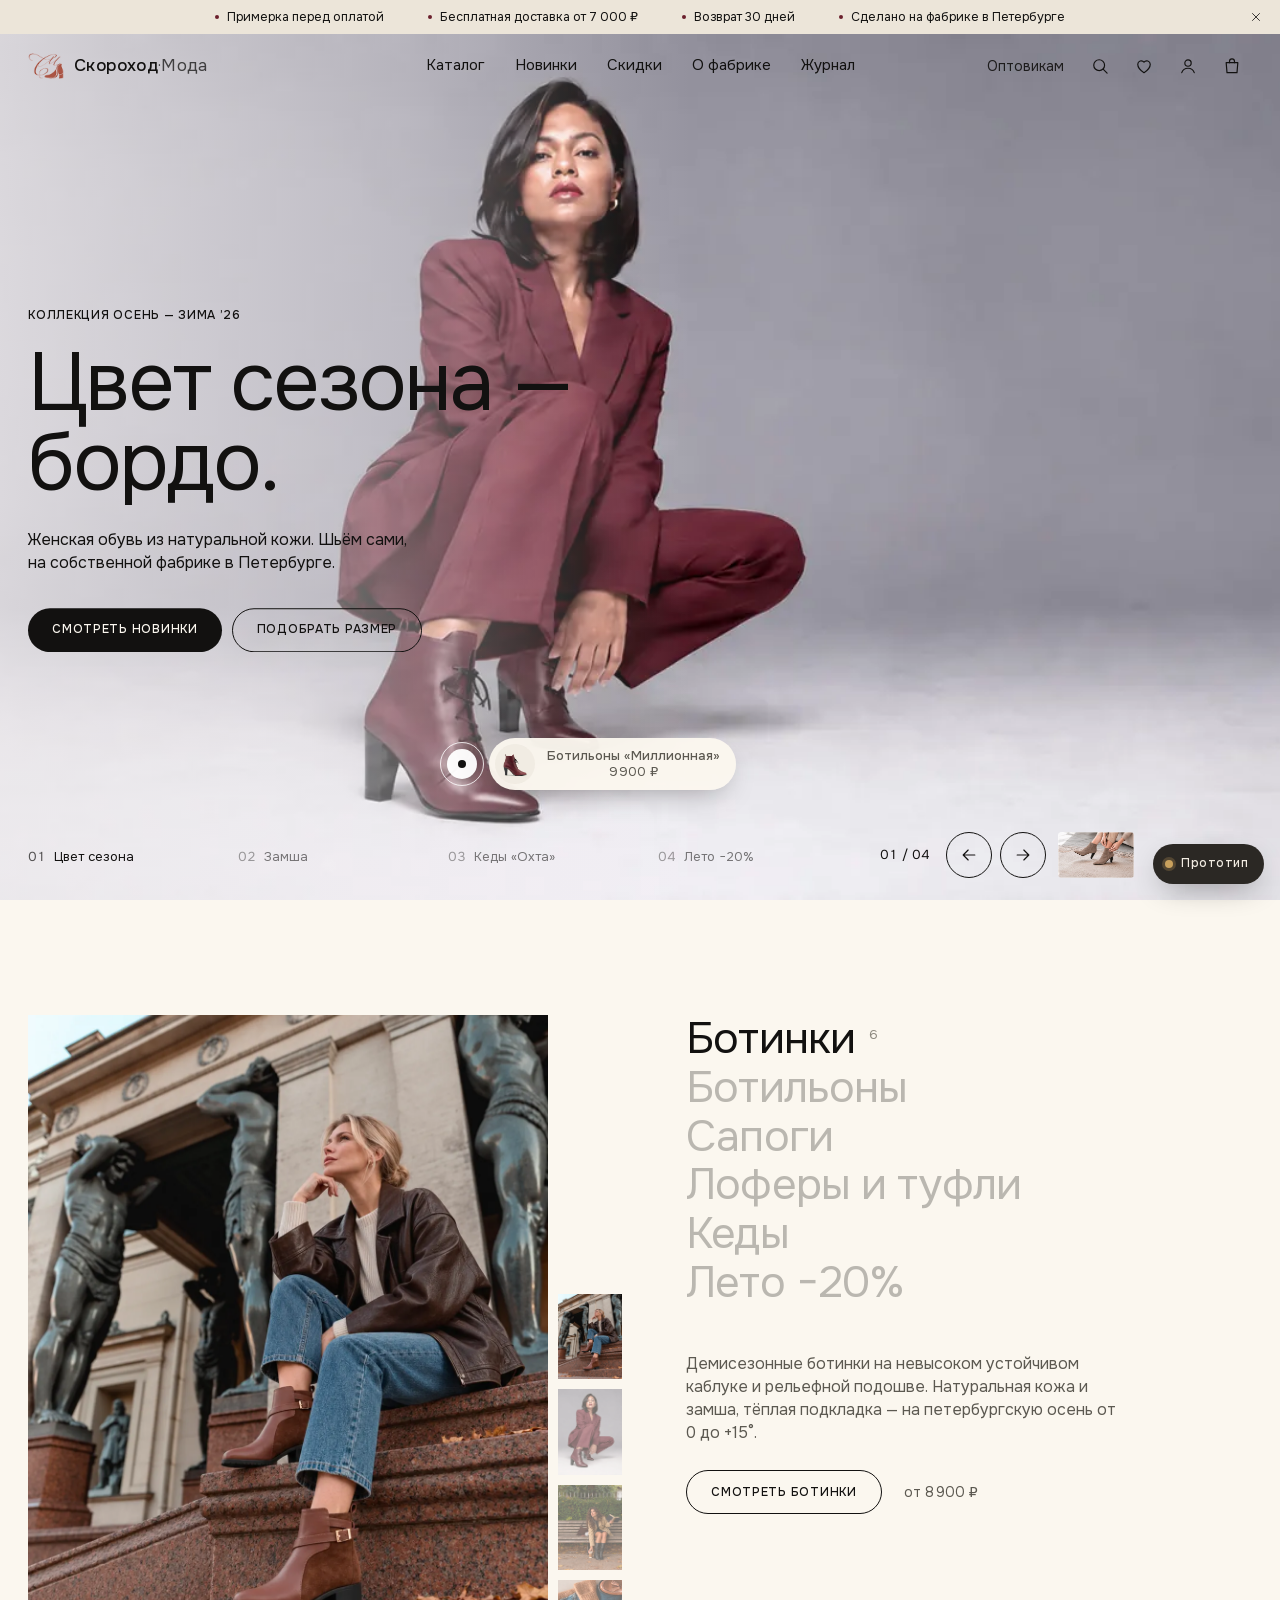
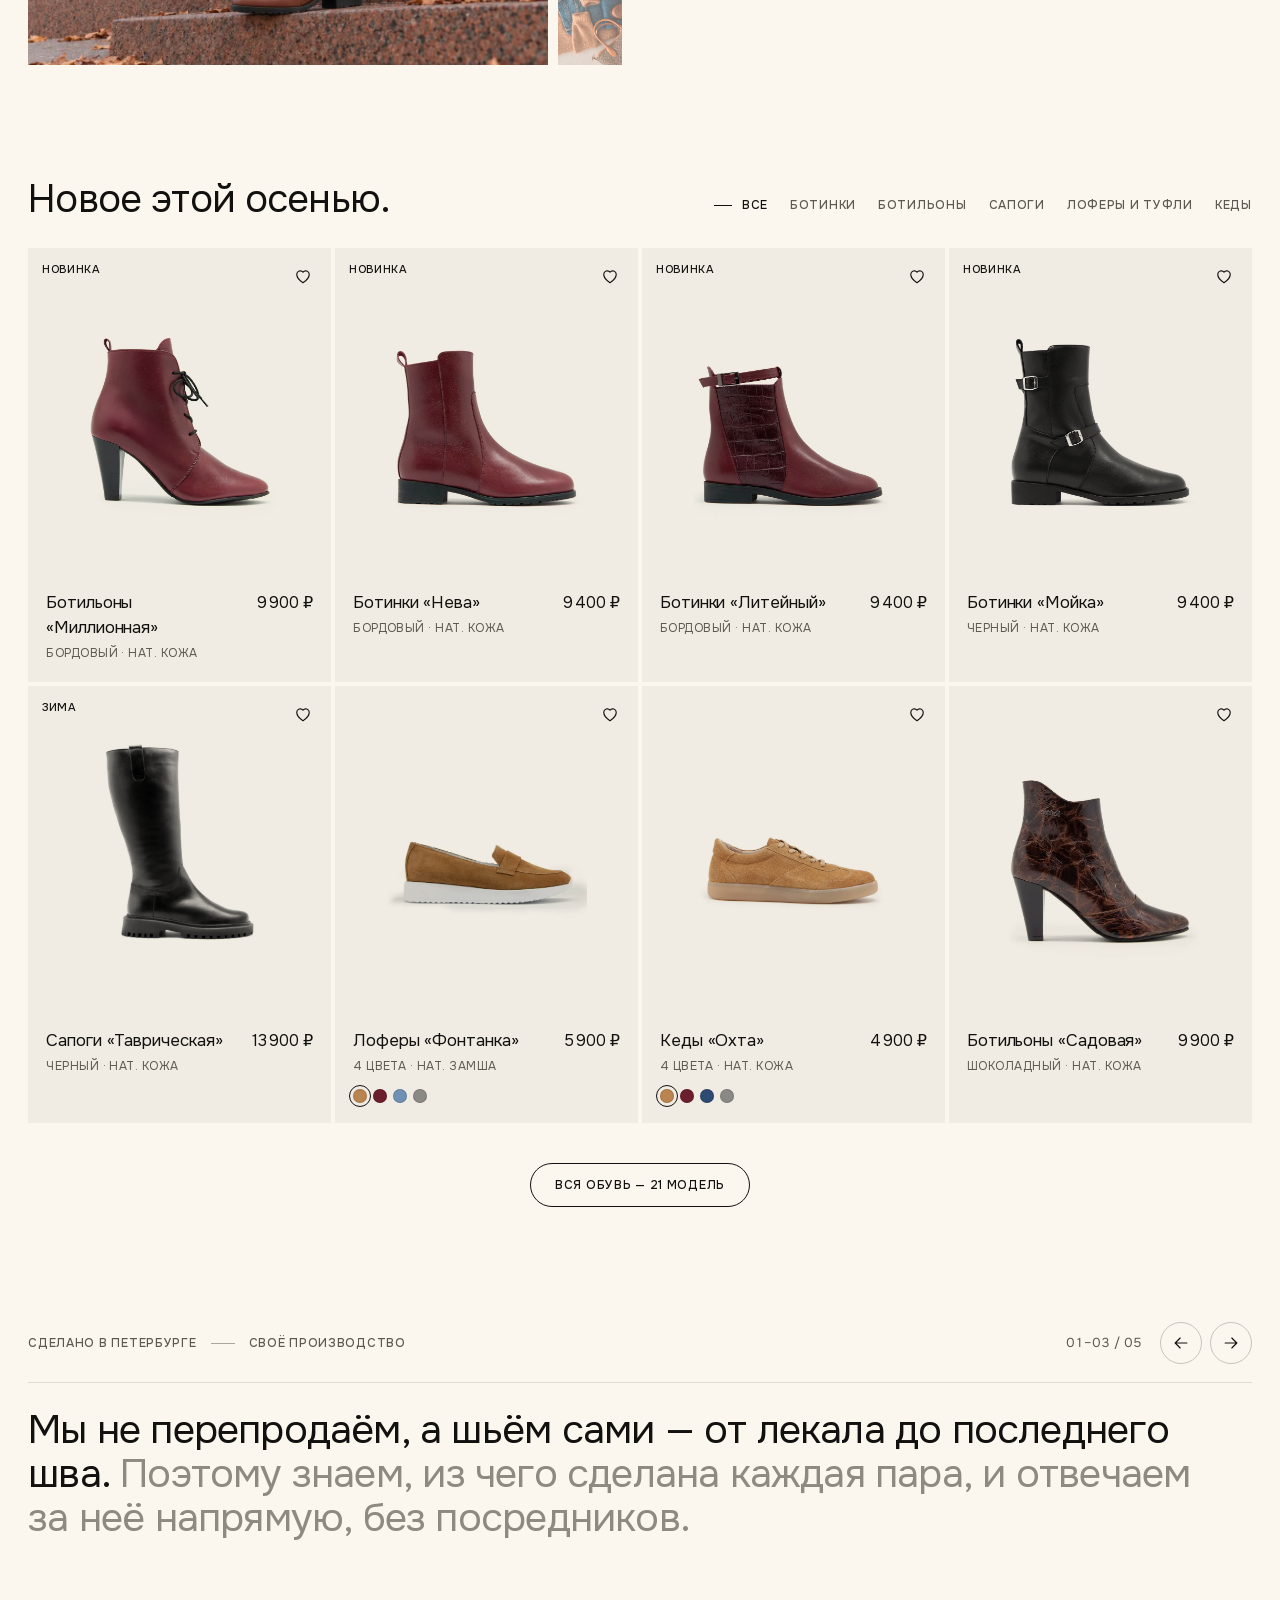
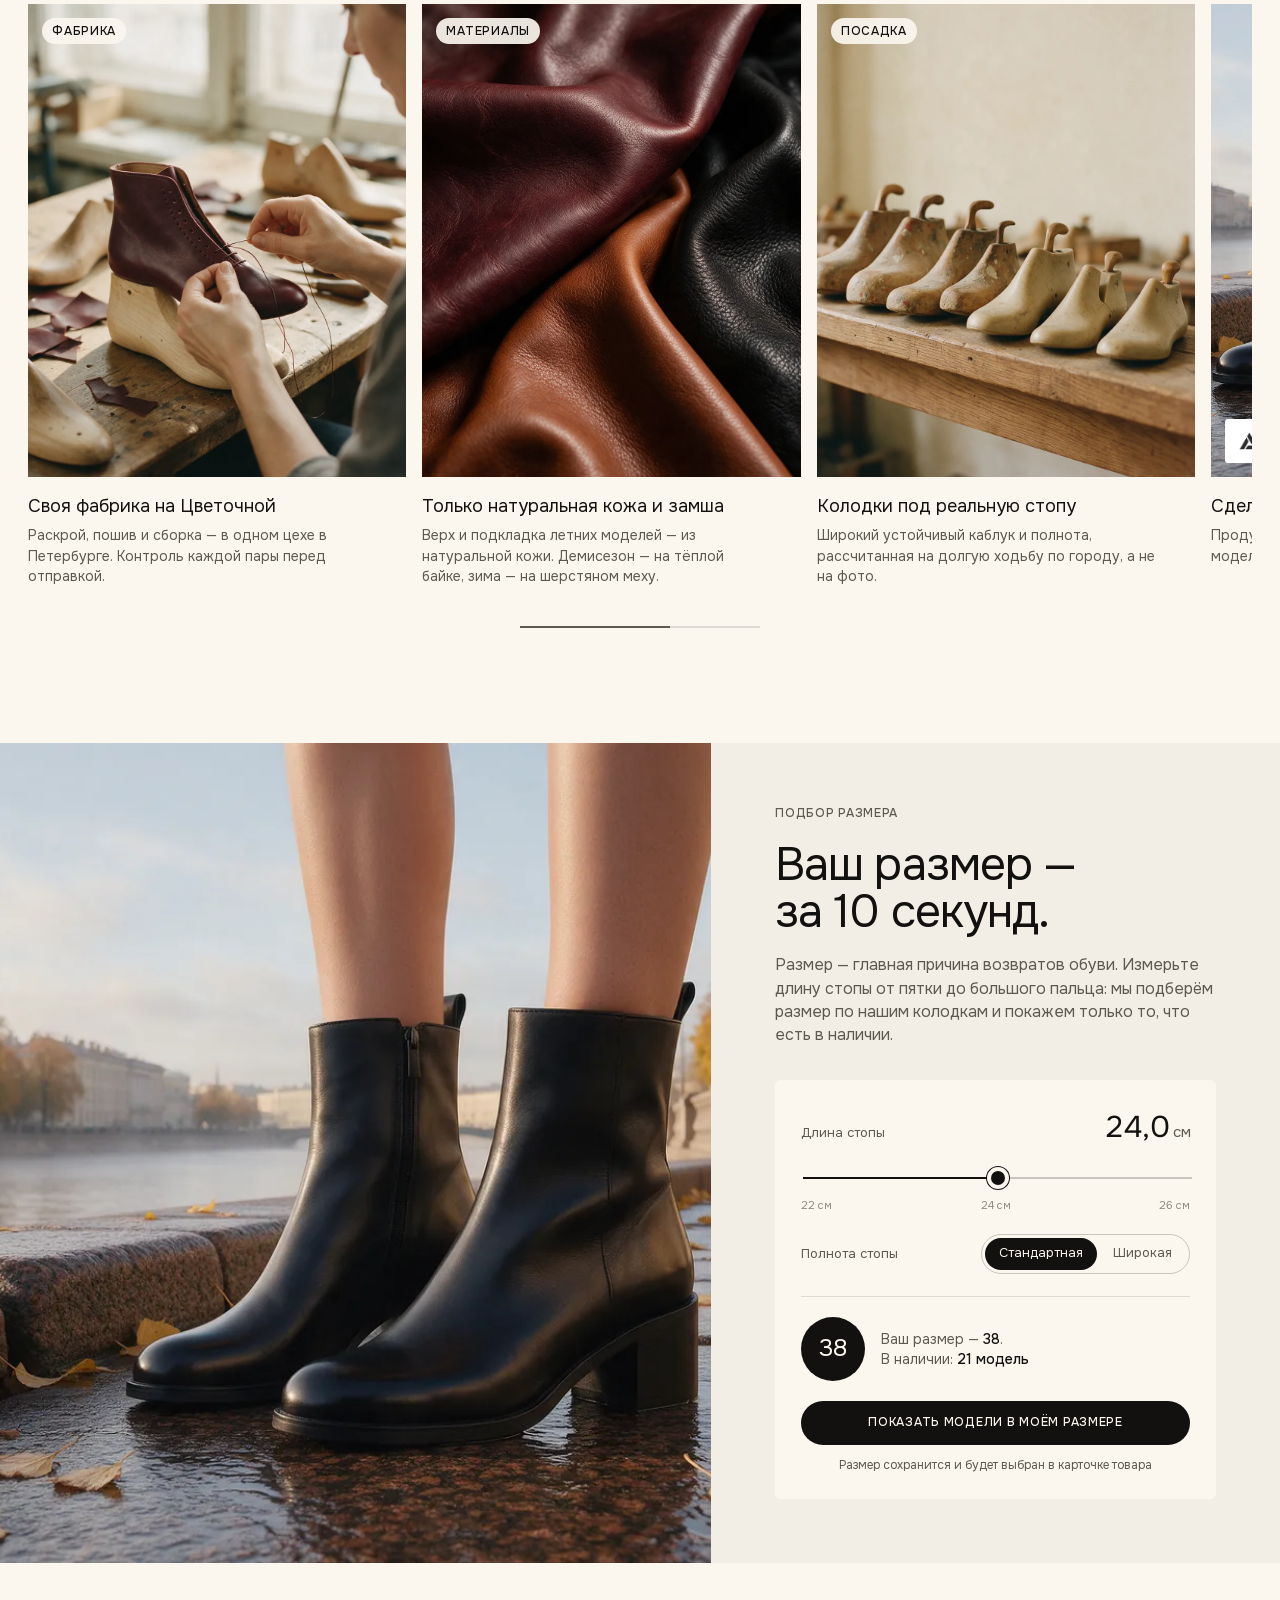
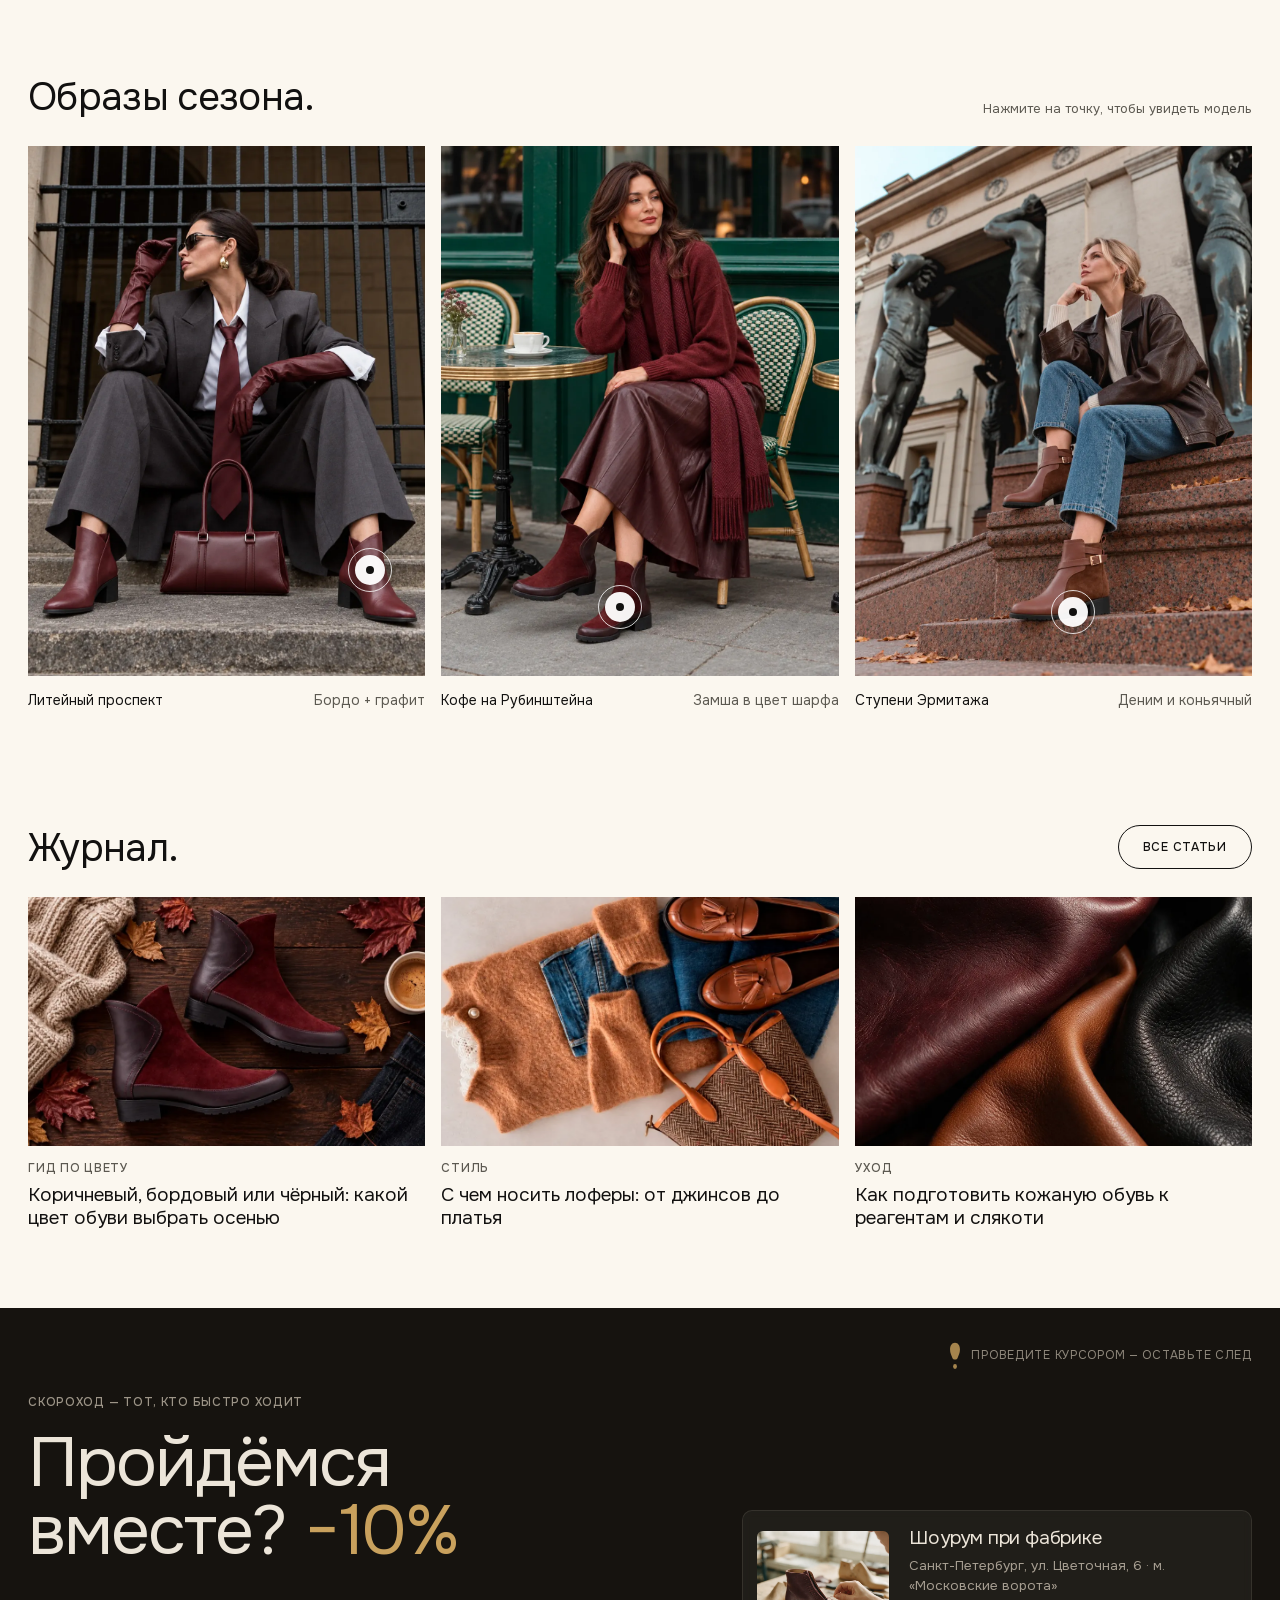
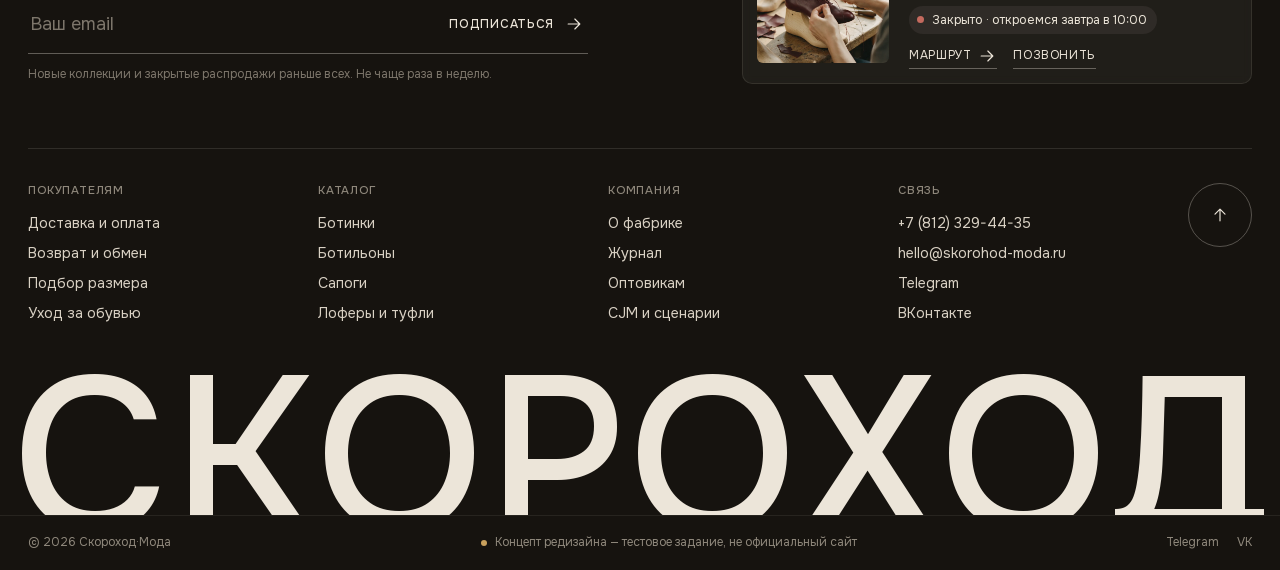
==== commit 40b79ed1: "Мобильная версия: блок подбора размера выровнен по сетке Co-Authored-By: Claude Opus 5.5 <noreply@an" ====
--- a/index.html
+++ b/index.html
@@ -8,8 +8,8 @@
 <meta name="robots" content="noindex,nofollow">
 <meta name="theme-color" content="#FBF7EF">
 <link rel="icon" href="assets/img/logo.png">
-<link rel="stylesheet" href="assets/fonts.css?v=23">
-<link rel="stylesheet" href="assets/styles.css?v=23">
+<link rel="stylesheet" href="assets/fonts.css?v=25">
+<link rel="stylesheet" href="assets/styles.css?v=25">
 </head>
 <body>
 
@@ -66,7 +66,7 @@
 
 <div class="proto" id="proto"></div>
 
-<script src="assets/data.js?v=23"></script>
-<script src="assets/app.js?v=23"></script>
+<script src="assets/data.js?v=25"></script>
+<script src="assets/app.js?v=25"></script>
 </body>
 </html>
--- a/assets/styles.css
+++ b/assets/styles.css
@@ -807,8 +807,10 @@
   .cats__main{aspect-ratio:4/3}
   .values__nav .small{display:none}
   .rail{grid-auto-columns:72%}
-  .feature{grid-template-columns:1fr}
+  .feature{grid-template-columns:minmax(0,1fr)}
   .feature__media{aspect-ratio:4/3;min-height:0}
+  .feature__body{padding:48px var(--gutter) 56px}
+  .finder{max-width:none}
   .looks{grid-template-columns:1fr 1fr}
   .looks .look:nth-child(3){display:none}
   .journal{grid-template-columns:1fr 1fr}
@@ -851,6 +853,9 @@
   .steps{display:none}
 }
 @media (max-width:640px){
+  .finder{padding:20px 16px}
+  .finder__row{flex-wrap:wrap;gap:10px}
+  .finder__row .seg button{padding:0 12px}
   .header.is-mini .header__in{top:8px;width:calc(100% - 16px);height:50px;padding:0 4px 0 6px}
   .logo{font-size:15px;gap:6px}
   .logo img{width:30px;height:30px}
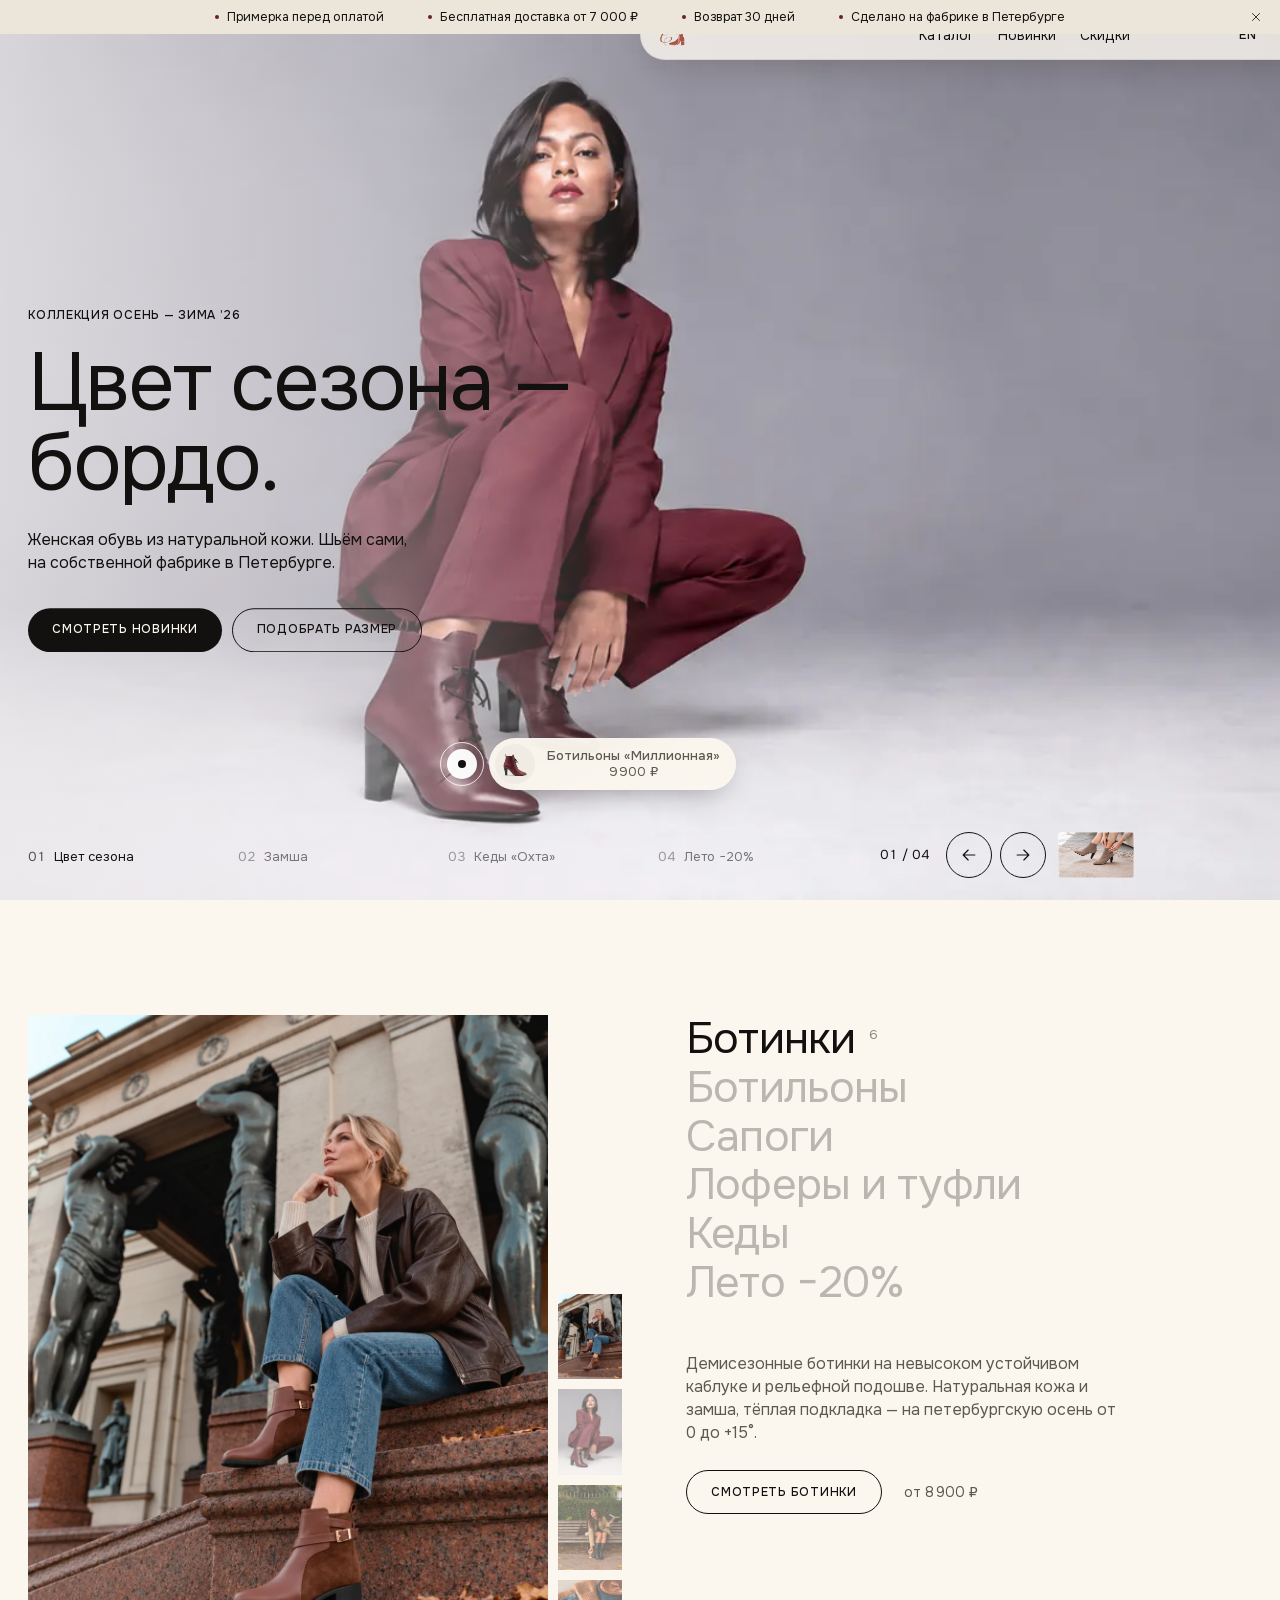
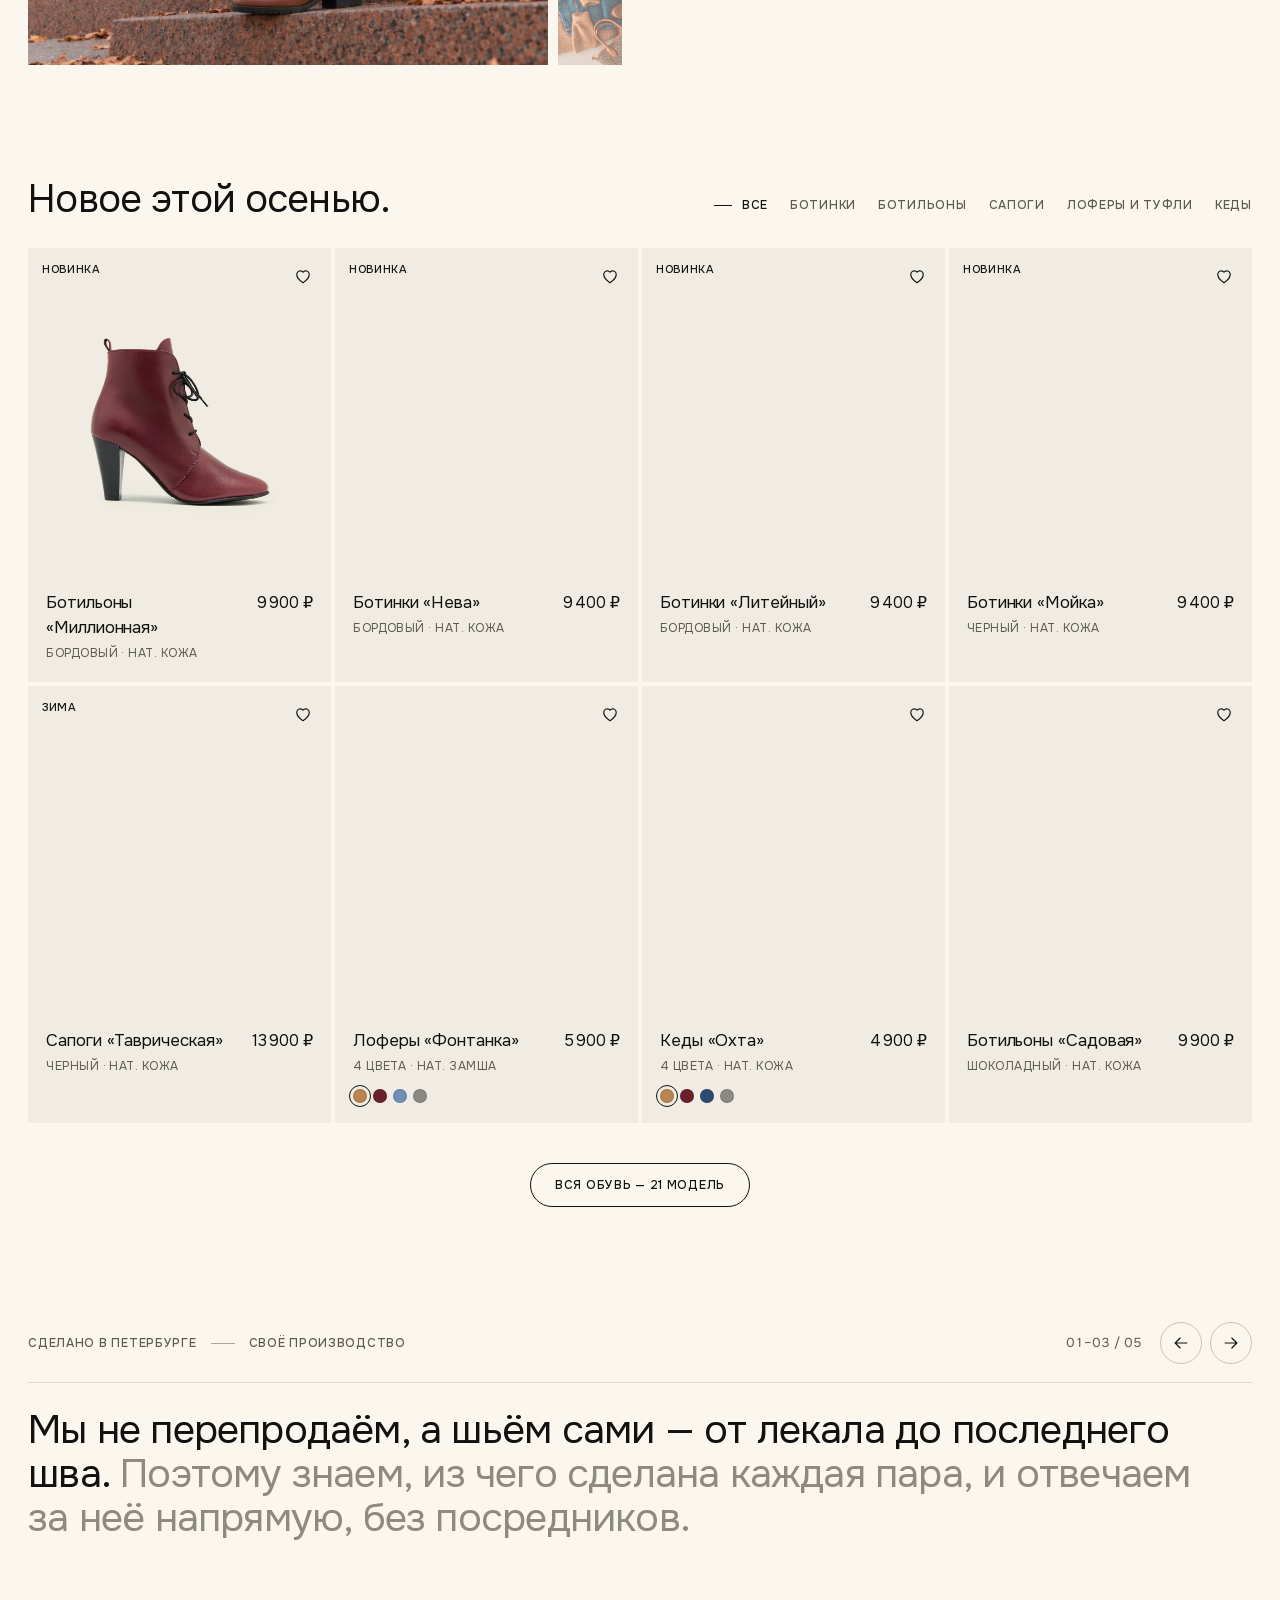
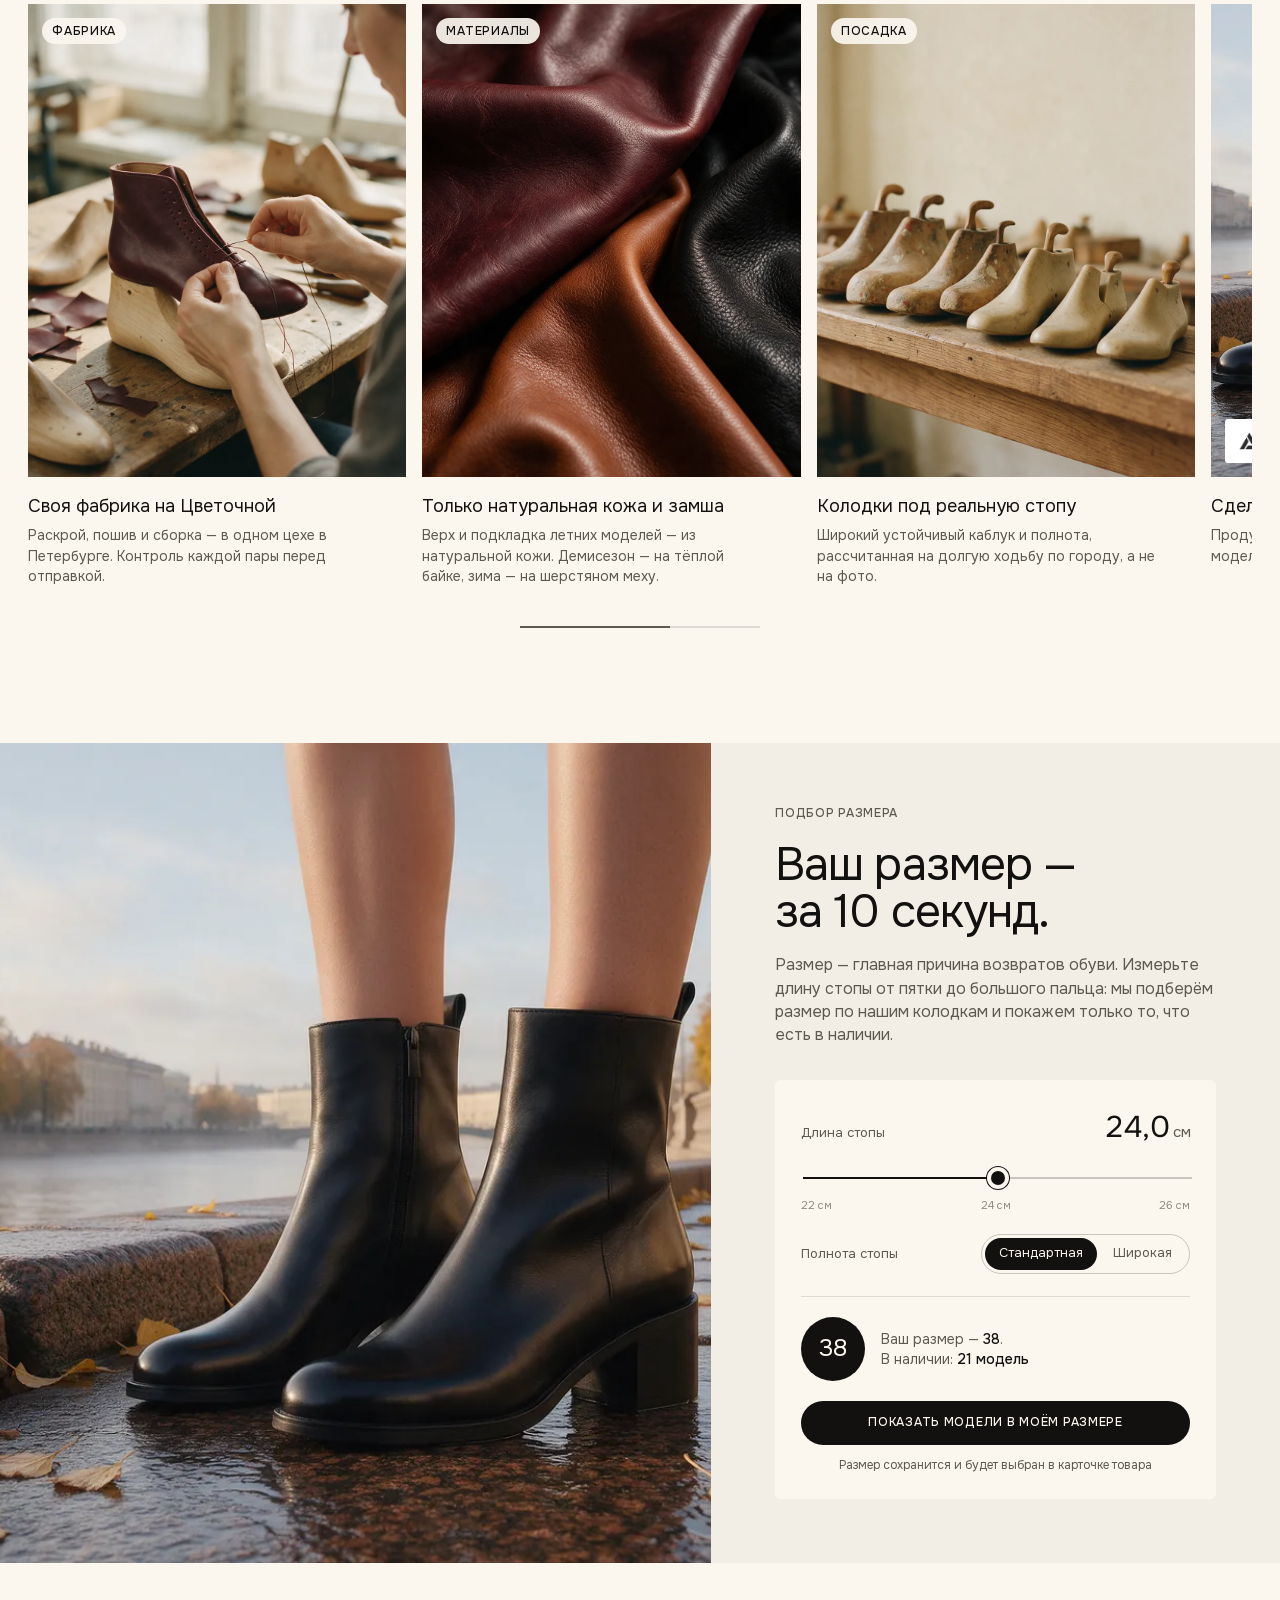
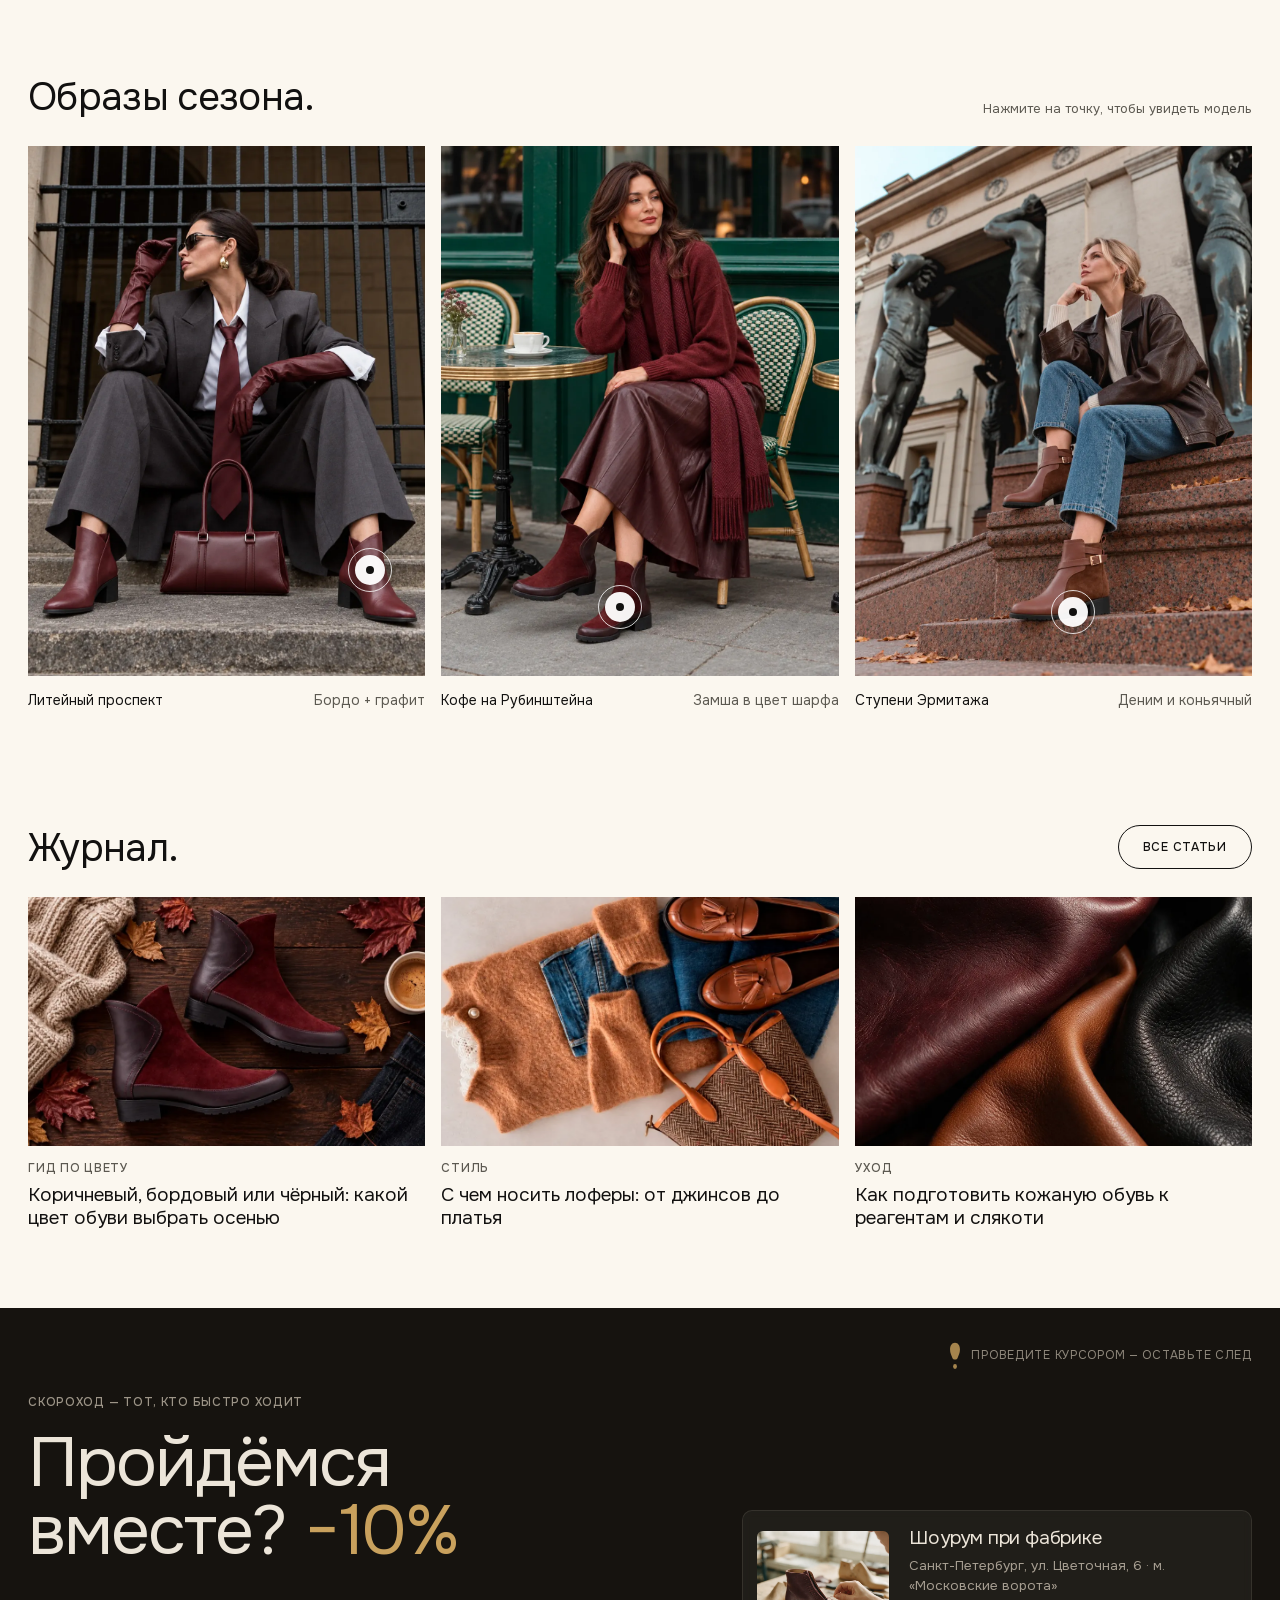
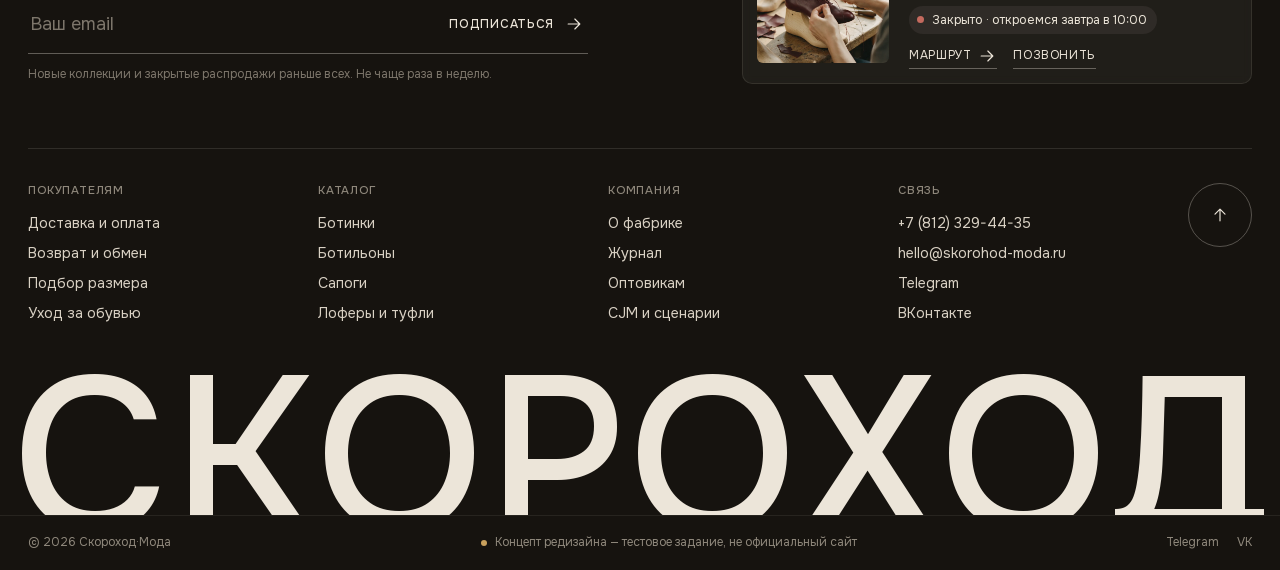
==== commit 86ed1efa: "English version with RU/EN switch, prototype badge removed - ?lang=en loads data.en.js + app.en.js: " ====
--- a/index.html
+++ b/index.html
@@ -8,8 +8,8 @@
 <meta name="robots" content="noindex,nofollow">
 <meta name="theme-color" content="#FBF7EF">
 <link rel="icon" href="assets/img/logo.png">
-<link rel="stylesheet" href="assets/fonts.css?v=25">
-<link rel="stylesheet" href="assets/styles.css?v=25">
+<link rel="stylesheet" href="assets/fonts.css?v=26">
+<link rel="stylesheet" href="assets/styles.css?v=26">
 </head>
 <body>
 
@@ -66,7 +66,23 @@
 
 <div class="proto" id="proto"></div>
 
-<script src="assets/data.js?v=25"></script>
-<script src="assets/app.js?v=25"></script>
+<script>
+/* язык: ?lang=en|ru → сохранённый выбор → русский */
+(function () {
+  var q = new URLSearchParams(location.search).get('lang'), l = q;
+  try { if (!l) l = localStorage.getItem('skm-lang'); } catch (e) { /* private mode */ }
+  l = l === 'en' ? 'en' : 'ru';
+  try { localStorage.setItem('skm-lang', l); } catch (e) { /* */ }
+  window.SKM_LANG = l;
+  if (l === 'en') {
+    document.documentElement.lang = 'en';
+    document.title = 'Skorokhod·Moda — redesign concept';
+    var d = document.querySelector('meta[name="description"]');
+    if (d) d.content = 'Redesign concept for Skorokhod·Moda, a women\'s leather footwear brand from Saint Petersburg: home page, quick view, cart and checkout. Test assignment, not the official website.';
+  }
+  var v = '26', f = l === 'en' ? ['data.en', 'app.en'] : ['data', 'app'];
+  document.write(f.map(function (n) { return '<script src="assets/' + n + '.js?v=' + v + '"><\/script>'; }).join(''));
+})();
+</script>
 </body>
 </html>
--- a/assets/styles.css
+++ b/assets/styles.css
@@ -909,3 +909,8 @@
 }
 @media (prefers-reduced-motion:reduce){*,*::before,*::after{animation:none!important;transition:none!important}.rv{opacity:1;transform:none}}
 .no-scroll .proto{display:none}
+
+/* language switch */
+.header__lang{font-size:12.5px;font-weight:500;letter-spacing:.06em}
+.header.is-mini .header__lang{width:38px;height:38px}
+@media (max-width:960px){.header__lang{display:none}}
